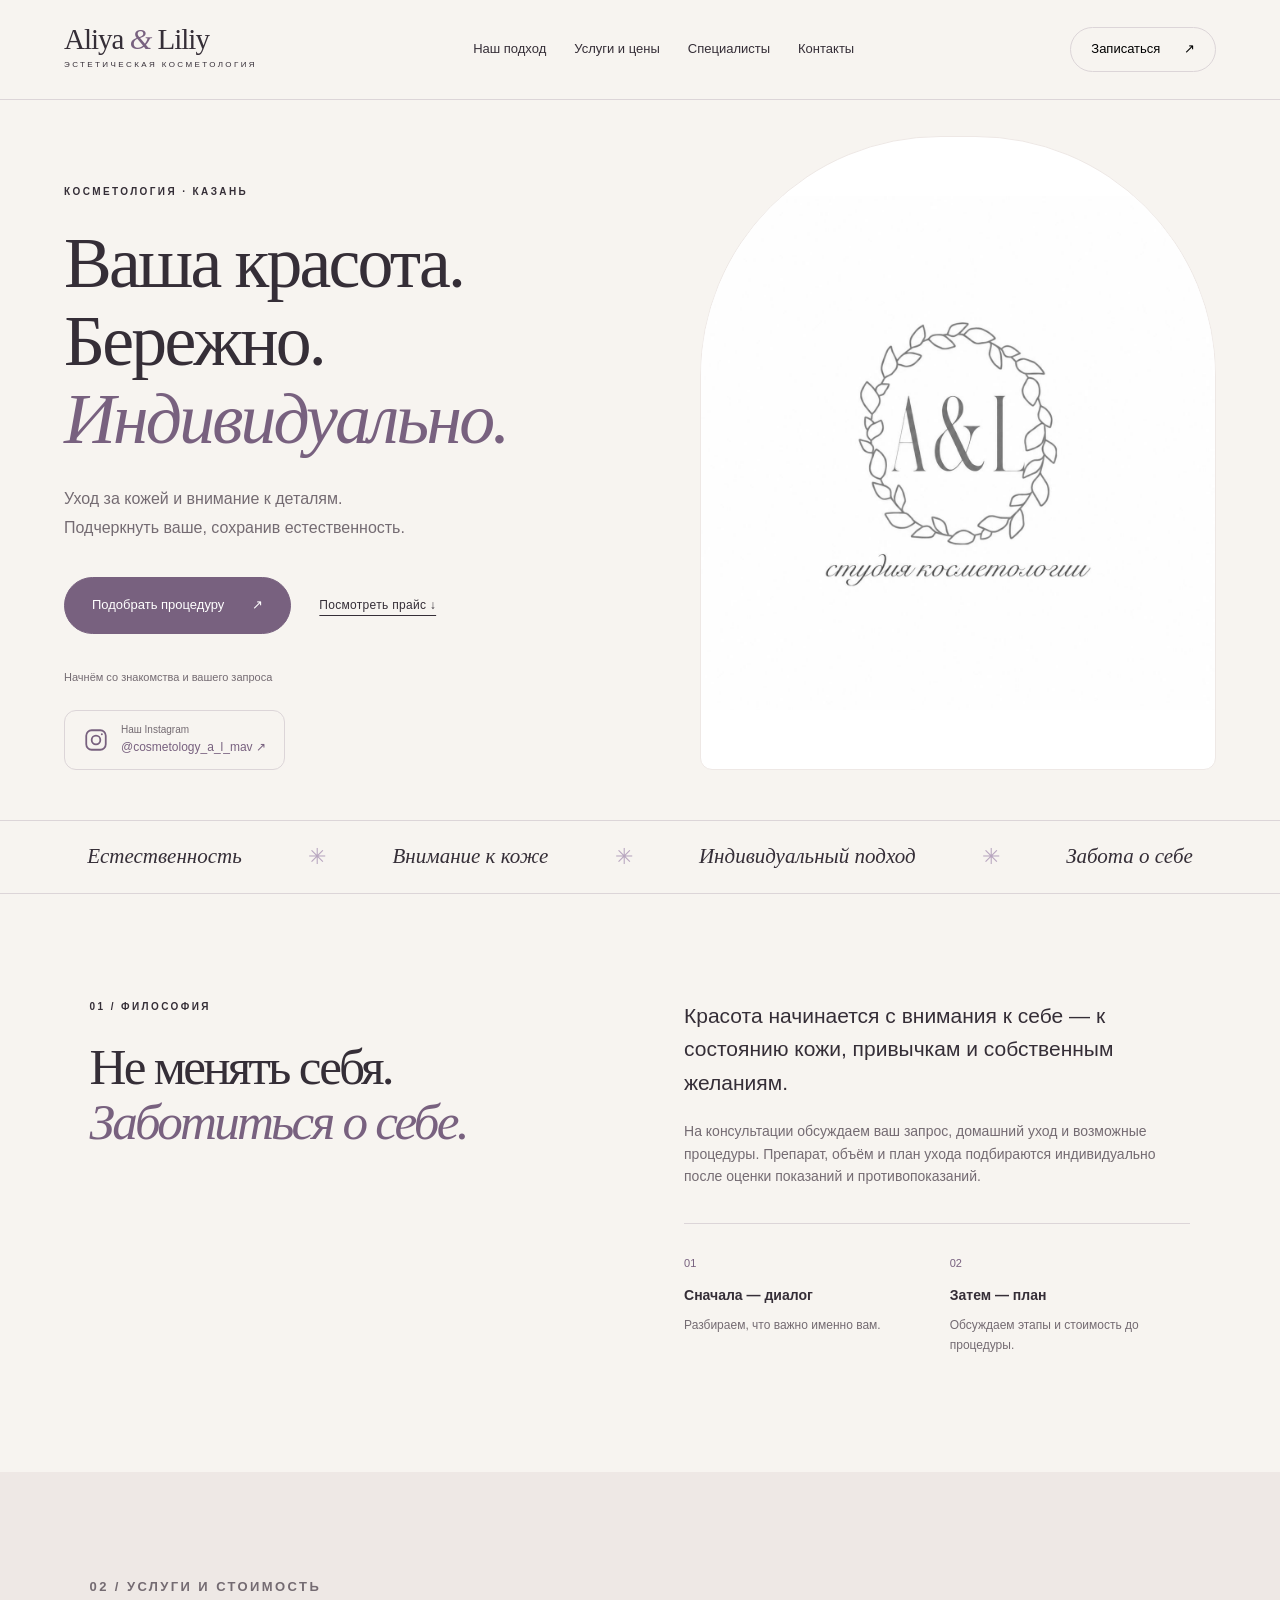
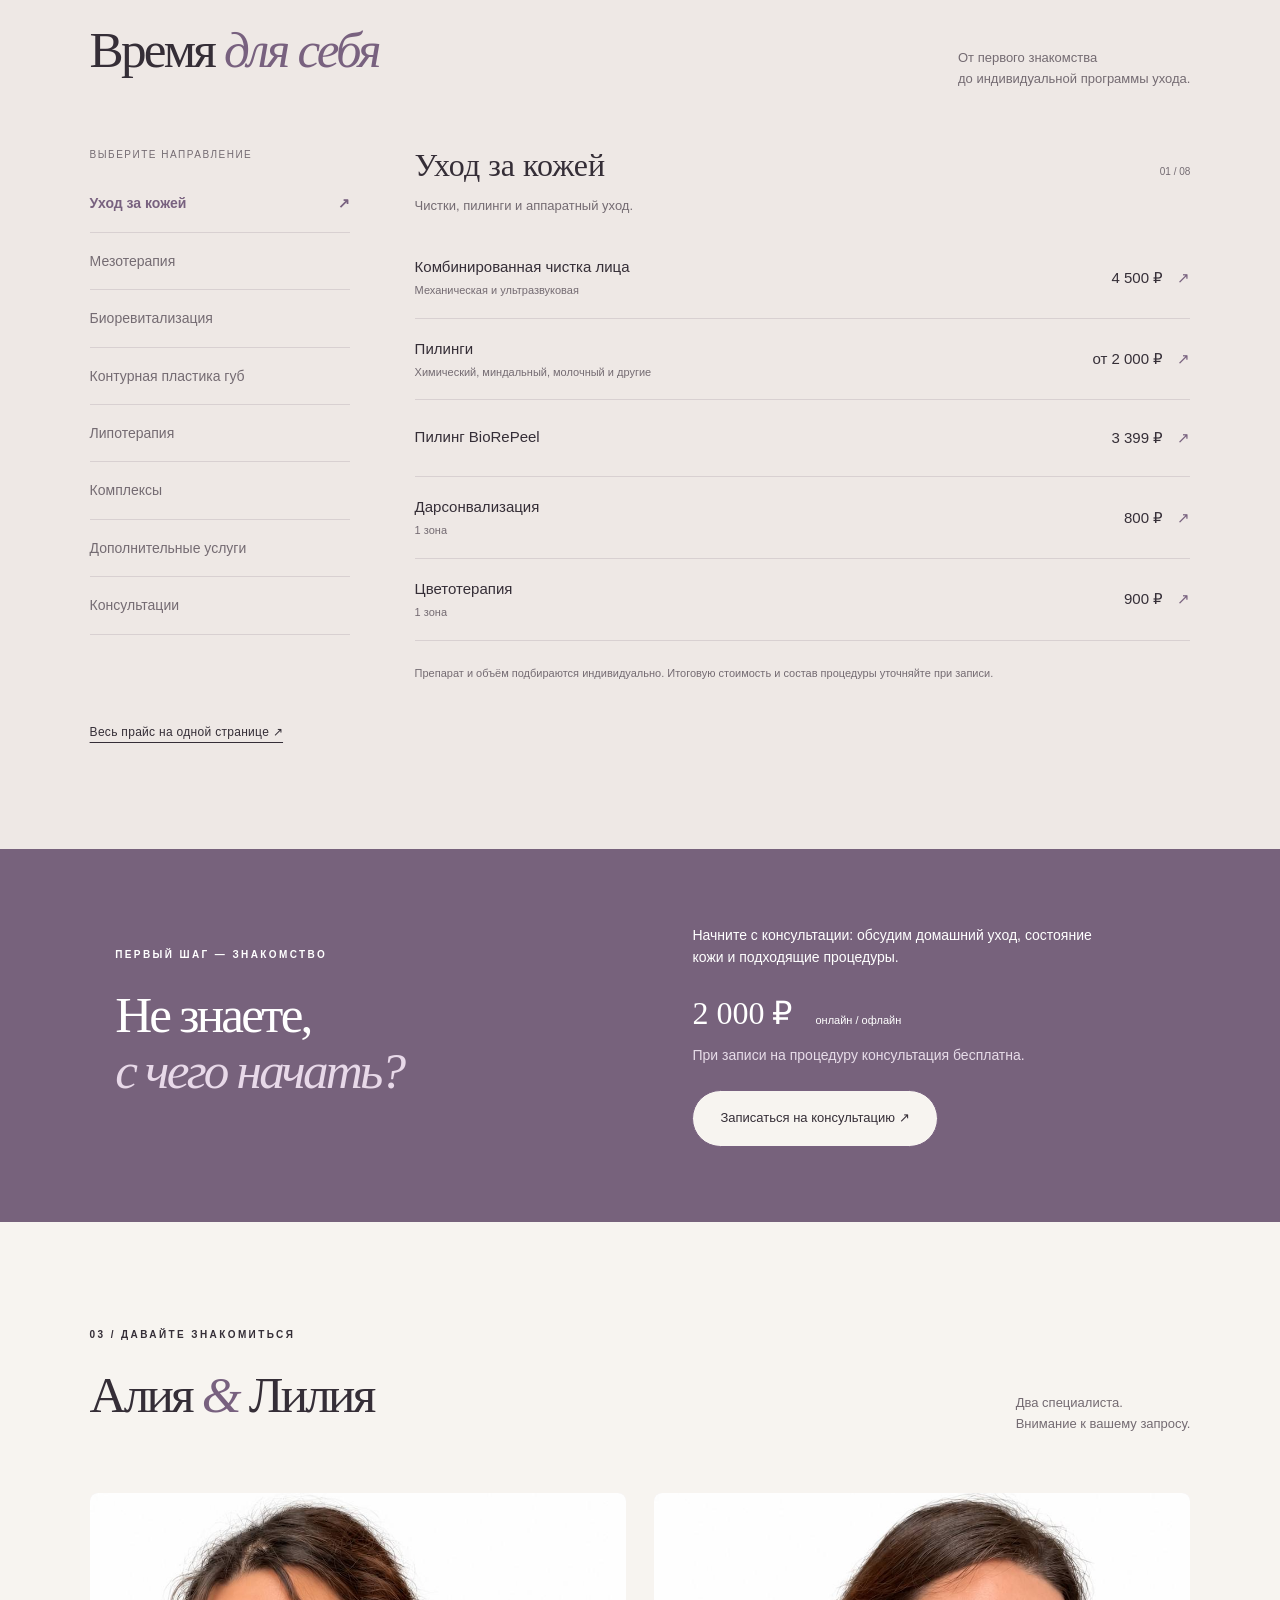
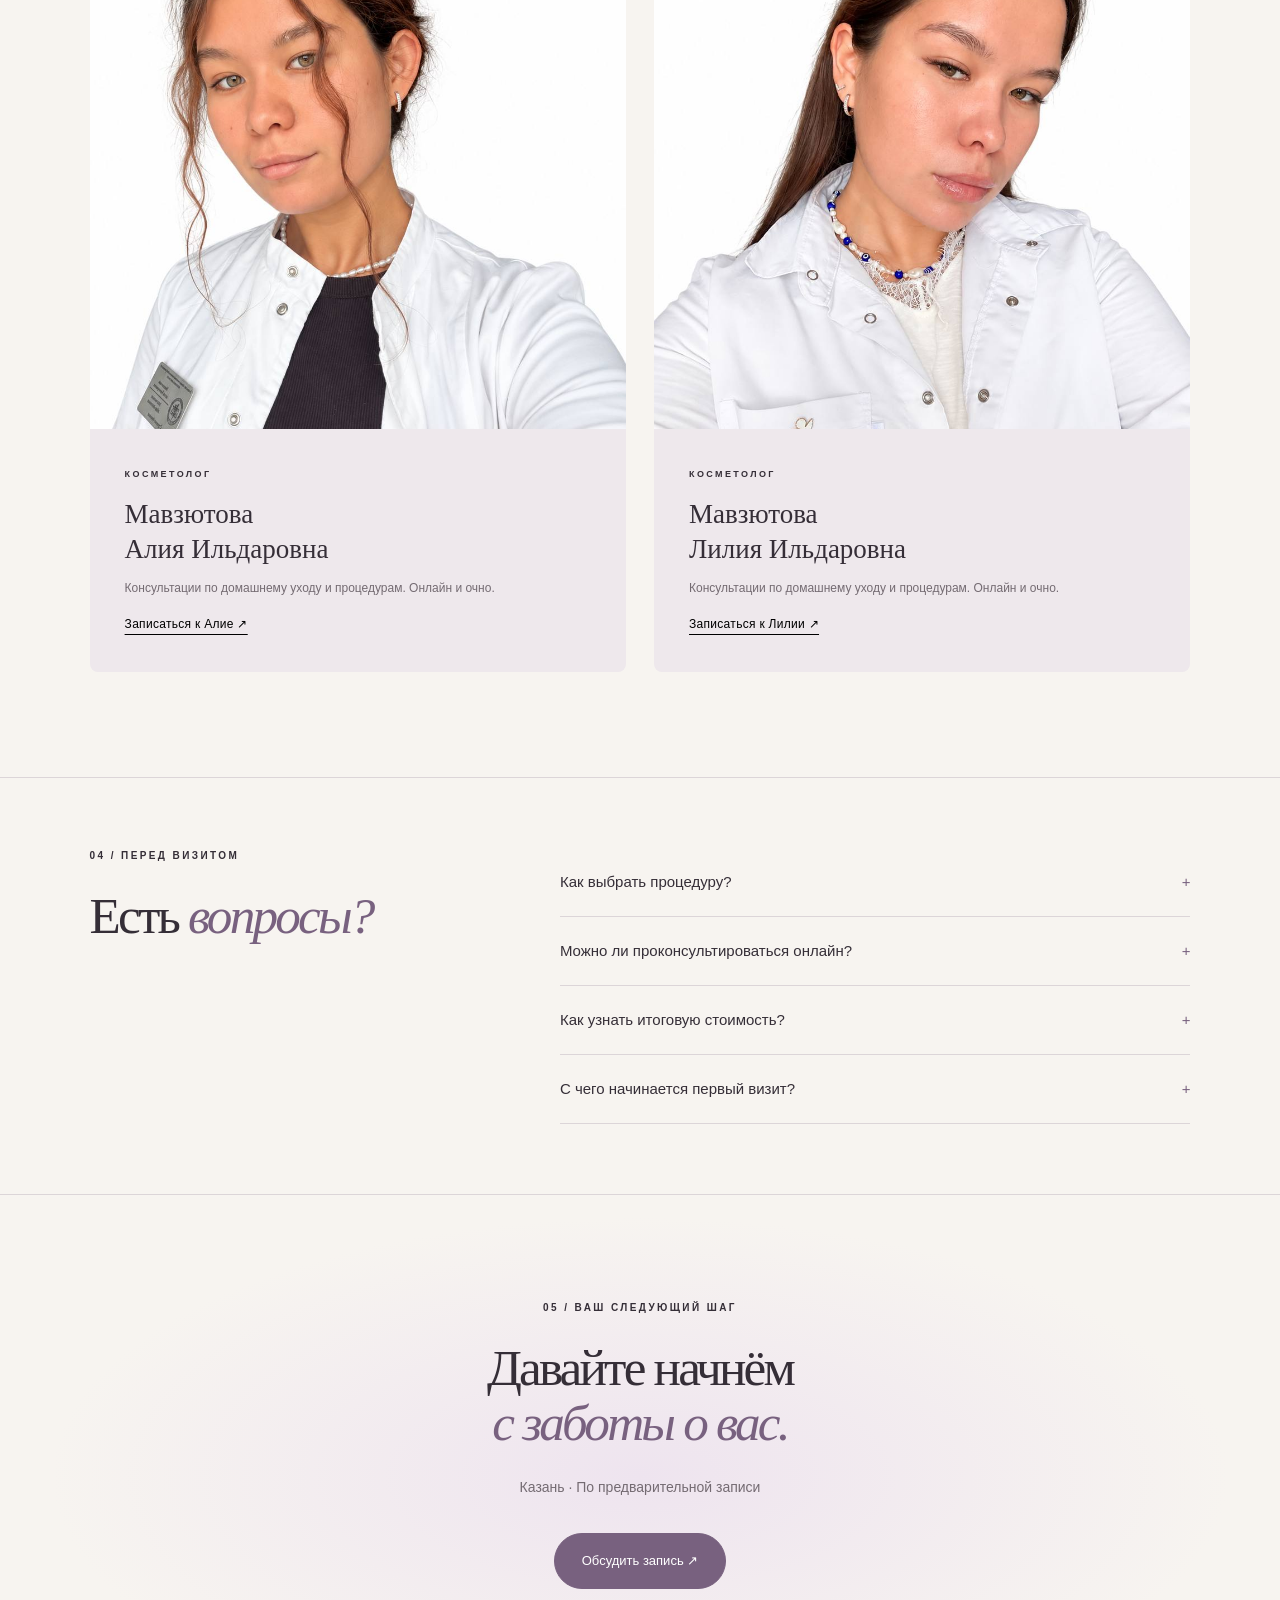
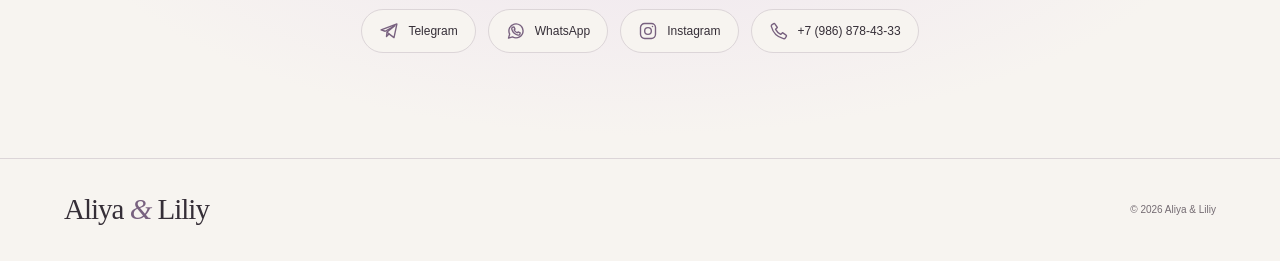
==== index.html @ 5178bf78 "add site" ====
<!doctype html>
<html lang="ru">
<head>
<meta charset="utf-8"><meta name="viewport" content="width=device-width,initial-scale=1">
<meta name="theme-color" content="#f5f1ed"><meta name="description" content="Aliya & Liliy — косметология в Казани. Консультации, уходовые процедуры, мезотерапия, биоревитализация и контурная пластика губ. Услуги и цены.">
<title>Aliya & Liliy — косметология в Казани</title>
<link rel="icon" href="assets/favicon.svg" type="image/svg+xml"><link rel="stylesheet" href="style.css">
<script defer src="config.js"></script><script defer src="catalog.js"></script><script defer src="app.js"></script>
</head>
<body>
<a class="skip" href="#services">Перейти к услугам</a>
<header><a class="brand" href="#home">Aliya <i>&</i> Liliy<span>эстетическая косметология</span></a><nav aria-label="Главная навигация"><a href="#approach">Наш подход</a><a href="#services">Услуги и цены</a><a href="#specialists">Специалисты</a><a href="#contacts">Контакты</a></nav><button class="small-btn" data-book>Записаться <span>↗</span></button><button class="menu-toggle" aria-label="Открыть меню" aria-expanded="false">☰</button></header>
<main>
<section class="hero" id="home"><div class="hero-copy"><p class="eyebrow">КОСМЕТОЛОГИЯ · КАЗАНЬ</p><h1>Ваша красота.<br>Бережно.<br><em>Индивидуально.</em></h1><p class="intro">Уход за кожей и внимание к деталям.<br>Подчеркнуть ваше, сохранив естественность.</p><div class="actions"><button class="button" data-book>Подобрать процедуру <span>↗</span></button><a class="text-link" href="#services">Посмотреть прайс ↓</a></div><p class="hero-note">Начнём со знакомства и вашего запроса</p><a class="instagram-link" href="https://www.instagram.com/cosmetology_a_l_mav/" target="_blank" rel="noopener noreferrer"><img class="contact-icon hero-social-icon" src="assets/icon-instagram.svg" width="26" height="26" alt="" aria-hidden="true"><span>Наш Instagram<strong>@cosmetology_a_l_mav ↗</strong></span></a></div><div class="hero-art"><img class="studio-logo" src="assets/studio-logo.jpg" alt="A&amp;L — студия косметологии" width="1254" height="1254" fetchpriority="high"></div></section>
<div class="ticker" aria-hidden="true"><span>Естественность</span><b>✳</b><span>Внимание к коже</span><b>✳</b><span>Индивидуальный подход</span><b>✳</b><span>Забота о себе</span></div>
<section class="approach section" id="approach"><div><p class="eyebrow">01 / ФИЛОСОФИЯ</p><h2>Не менять себя.<br><em>Заботиться о себе.</em></h2></div><div class="approach-right"><p class="lead">Красота начинается с внимания к себе — к состоянию кожи, привычкам и собственным желаниям.</p><p>На консультации обсуждаем ваш запрос, домашний уход и возможные процедуры. Препарат, объём и план ухода подбираются индивидуально после оценки показаний и противопоказаний.</p><div class="principles"><div><span>01</span><h3>Сначала — диалог</h3><p>Разбираем, что важно именно вам.</p></div><div><span>02</span><h3>Затем — план</h3><p>Обсуждаем этапы и стоимость до процедуры.</p></div></div></div></section>
<section class="price-section section" id="services"><div class="section-heading"><div><p class="eyebrow">02 / УСЛУГИ И СТОИМОСТЬ</p><h2>Время <em>для себя</em></h2></div><p>От первого знакомства<br>до индивидуальной программы ухода.</p></div><div class="price-layout"><div class="category-picker"><p class="category-hint">Выберите направление</p><div class="categories" role="group" aria-label="Категории услуг"></div></div><div class="price-content"><div class="price-head"><h3 id="category-title"></h3><span id="category-count"></span></div><p id="category-description"></p><div id="price-list" aria-live="polite"></div><p class="price-note">Препарат и объём подбираются индивидуально. Итоговую стоимость и состав процедуры уточняйте при записи.</p></div></div><noscript><p>Для просмотра интерактивного прайса включите JavaScript. Полный прайс доступен в <a href="price.html">текстовой версии</a>.</p></noscript><a class="text-link full-price" href="price.html">Весь прайс на одной странице ↗</a></section>
<section class="consultation"><div><p class="eyebrow">ПЕРВЫЙ ШАГ — ЗНАКОМСТВО</p><h2>Не знаете,<br><em>с чего начать?</em></h2></div><div><p>Начните с консультации: обсудим домашний уход, состояние кожи и подходящие процедуры.</p><div class="consult-price">2 000 ₽ <span>онлайн / офлайн</span></div><p class="consult-note">При записи на процедуру консультация бесплатна.</p><button class="button light" data-book="Консультация">Записаться на консультацию ↗</button></div></section>
<section class="section" id="specialists"><p class="eyebrow">03 / ДАВАЙТЕ ЗНАКОМИТЬСЯ</p><div class="section-heading"><h2>Алия <em>&</em> Лилия</h2><p>Два специалиста.<br>Внимание к вашему запросу.</p></div><div class="team"><article><img class="specialist-photo photo-aliya" src="assets/aliya.jpg" alt="Алия Ильдаровна" width="959" height="1280" loading="lazy"><div><span class="eyebrow">КОСМЕТОЛОГ</span><h3>Мавзютова<br>Алия Ильдаровна</h3><p>Консультации по домашнему уходу и процедурам. Онлайн и очно.</p><button class="text-link" data-book="Консультация — Алия Ильдаровна">Записаться к Алие ↗</button></div></article><article><img class="specialist-photo photo-liliya" src="assets/liliya.jpg" alt="Лилия Ильдаровна" width="960" height="1280" loading="lazy"><div><span class="eyebrow">КОСМЕТОЛОГ</span><h3>Мавзютова<br>Лилия Ильдаровна</h3><p>Консультации по домашнему уходу и процедурам. Онлайн и очно.</p><button class="text-link" data-book="Консультация — Лилия Ильдаровна">Записаться к Лилии ↗</button></div></article></div></section>
<section class="faq section"><div><p class="eyebrow">04 / ПЕРЕД ВИЗИТОМ</p><h2>Есть <em>вопросы?</em></h2></div><div><details><summary>Как выбрать процедуру?<span>+</span></summary><p>Если пока не определились, выберите консультацию. Сначала обсудим ваш запрос и уход, затем возможный план процедур.</p></details><details><summary>Можно ли проконсультироваться онлайн?<span>+</span></summary><p>Да. В прайсе предусмотрены онлайн- и офлайн-консультации по домашнему уходу и процедурам. Необходимость очного осмотра обсуждается индивидуально.</p></details><details><summary>Как узнать итоговую стоимость?<span>+</span></summary><p>В прайсе указаны цены услуг и объёмы там, где они предусмотрены. Стоимость пилингов начинается от 2 000 ₽. Перед записью уточните состав выбранной процедуры и необходимость дополнительных услуг.</p></details><details><summary>С чего начинается первый визит?<span>+</span></summary><p>Со знакомства и обсуждения вашего запроса. Сообщите специалисту о заболеваниях, принимаемых препаратах, аллергиях и ранее проведённых процедурах.</p></details></div></section>
<section class="contacts section" id="contacts"><p class="eyebrow">05 / ВАШ СЛЕДУЮЩИЙ ШАГ</p><h2>Давайте начнём<br><em>с заботы о вас.</em></h2><p id="location">Казань · по предварительной записи</p><div class="actions"><button class="button" data-book>Обсудить запись ↗</button><div id="contact-links"></div></div></section>
</main><footer><a class="brand" href="#home">Aliya <i>&</i> Liliy</a><span>© <span id="year">2026</span> Aliya & Liliy</span></footer>
<dialog id="booking"><button class="close" aria-label="Закрыть">×</button><p class="eyebrow">ЗАПИСЬ НА КОНСУЛЬТАЦИЮ И ПРОЦЕДУРЫ</p><h2>Начнём <em>с диалога</em></h2><p id="booking-help"></p><label for="message">Сообщение для записи</label><textarea id="message" rows="4"></textarea><div id="booking-links"></div><button class="button" id="copy">Скопировать сообщение</button><p id="copy-status" role="status"></p><p class="dialog-note">Запись считается подтверждённой после согласования со специалистом.</p></dialog>
</body></html>
---- style.css ----
:root{--paper:#f7f4f0;--ink:#352e37;--muted:#746b72;--purple:#78617f;--line:#dcd5d8;--pale:#eee7ef}*{box-sizing:border-box}html{scroll-behavior:smooth;scroll-padding-top:100px}body{margin:0;background:var(--paper);color:var(--ink);font:16px/1.6 Arial,sans-serif}button,a{-webkit-tap-highlight-color:transparent}a{color:inherit;text-decoration:none}button{font:inherit;cursor:pointer}button:focus-visible,a:focus-visible,summary:focus-visible,textarea:focus-visible{outline:3px solid #a482af;outline-offset:5px}header{height:100px;padding:0 5%;display:flex;align-items:center;justify-content:space-between;gap:28px;border-bottom:1px solid var(--line);background:var(--paper);position:relative;z-index:10}.brand{font:29px/1.1 Georgia,serif;white-space:nowrap;letter-spacing:-1px}.brand i{color:var(--purple)}.brand span{display:block;font:8px/2.5 Arial,sans-serif;letter-spacing:2.4px;text-transform:uppercase}nav{display:flex;gap:28px;font-size:13px}nav a:hover,.text-link:hover{color:var(--purple)}.small-btn{background:none;border:1px solid var(--line);padding:11px 20px;border-radius:30px;font-size:13px}.small-btn span{margin-left:20px}.menu-toggle{display:none}.hero{display:grid;grid-template-columns:1.12fr 1fr;min-height:710px;padding:36px 5% 50px;gap:5%}.hero-copy{padding-top:48px}.eyebrow{font-size:10px;letter-spacing:2.4px;font-weight:600;margin:0 0 24px}h1,h2,h3,p{margin-top:0}h1,h2{font-family:Georgia,'Times New Roman',serif;font-weight:400;letter-spacing:-2.8px;line-height:1.09}h1{font-size:clamp(48px,5.6vw,86px);margin-bottom:27px}em{font-weight:400;color:var(--purple)}.intro{color:var(--muted);font-size:16px;line-height:1.8}.actions{display:flex;align-items:center;gap:28px;flex-wrap:wrap;margin-top:34px}.button{display:inline-flex;justify-content:center;gap:28px;align-items:center;background:var(--purple);color:white;border:1px solid var(--purple);border-radius:50px;padding:17px 27px;font-size:13px;transition:background .2s,transform .2s}.button:hover{background:#604d66;transform:translateY(-2px)}.text-link{font-size:12px;letter-spacing:.3px;background:none;border:0;padding:0;text-decoration:underline;text-underline-offset:6px}.hero-note{font-size:11px;color:var(--muted);margin:35px 0 0}.hero-art{position:relative;min-height:610px;border-radius:240px 240px 8px 8px;background:#fff;background-size:auto 410%;background-position:52% top;overflow:hidden}.art-label{position:absolute;left:0;right:0;bottom:90px;text-align:center;color:#fff;font-size:11px;letter-spacing:4px;text-shadow:0 1px 15px #80695f}.art-label i{font:italic 43px Georgia,serif;letter-spacing:-1px}.art-bottom{position:absolute;bottom:25px;left:28px;right:28px;display:flex;justify-content:space-between;color:#fff;font-size:8px;letter-spacing:2px}.ticker{border-block:1px solid var(--line);display:flex;justify-content:space-around;align-items:center;gap:20px;padding:23px 5%;font:italic 21px Georgia,serif}.ticker b{font:22px Arial;color:#b8a6bf}.section{padding:105px 7%;scroll-margin-top:15px}h2{font-size:clamp(40px,4vw,60px);margin-bottom:25px}.approach{display:grid;grid-template-columns:1fr 1fr;gap:8%}.lead{font-size:21px;line-height:1.6}.approach-right>p:not(.lead){color:var(--muted);font-size:14px}.principles{display:grid;grid-template-columns:1fr 1fr;gap:25px;margin-top:35px;border-top:1px solid var(--line);padding-top:25px}.principles span{font-size:11px;color:var(--purple)}.principles h3{font-size:14px;margin:10px 0}.principles p{font-size:12px;color:var(--muted)}.price-section{background:#eee8e5}.section-heading{display:flex;justify-content:space-between;align-items:end;gap:30px;margin-bottom:45px}.section-heading p{font-size:13px;color:var(--muted)}.price-layout{display:grid;grid-template-columns:260px 1fr;gap:65px}.categories{display:flex;flex-direction:column;align-items:stretch}.categories button{padding:17px 0;text-align:left;background:none;border:0;border-bottom:1px solid #d8d0d1;font-size:14px;display:flex;justify-content:space-between;color:var(--muted)}.categories button[aria-pressed=true]{color:var(--purple);font-weight:bold}.categories button[aria-pressed=true]:after{content:'↗'}.price-head{display:flex;justify-content:space-between;gap:15px;align-items:center}.price-head h3{font:32px Georgia,serif;margin-bottom:12px}.price-head span{font-size:10px;color:var(--muted);white-space:nowrap}#category-description{font-size:13px;color:var(--muted);margin-bottom:20px}.price-row{display:flex;justify-content:space-between;align-items:center;border-bottom:1px solid #d8d0d1;padding:18px 0;gap:24px}.price-row h4{margin:0;font-size:15px;font-weight:400}.price-row small{font-size:11px;color:var(--muted);display:block;margin-top:3px}.price-row button{background:none;border:0;white-space:nowrap;color:var(--ink);font-size:15px;padding:8px 0 8px 10px}.price-row button:after{content:' ↗';color:var(--purple);margin-left:10px}.price-note{font-size:11px;color:var(--muted);margin-top:24px}.full-price{display:inline-block;margin-top:30px}.consultation{background:#77627c;color:#fff;padding:75px 9%;display:grid;grid-template-columns:1fr 1fr;gap:10%;align-items:center}.consultation em{color:#e8d9e9}.consultation p:not(.eyebrow){font-size:14px;max-width:420px}.consult-price{font:32px Georgia,serif;margin:25px 0 12px}.consult-price span{font:11px Arial,sans-serif;margin-left:15px}.consult-note{color:#e7dce9}.button.light{background:var(--paper);color:var(--ink);margin-top:10px}.team{display:grid;grid-template-columns:1fr 1fr;gap:28px}.team article{padding:35px;background:#eee8ec;display:flex;gap:25px;align-items:center}.initial{font:85px Georgia,serif;color:#bdaac2}.team h3{font:27px/1.3 Georgia,serif;margin:12px 0}.team p{font-size:12px;color:var(--muted);max-width:270px}.team .eyebrow{font-size:9px}.faq{border-block:1px solid var(--line);display:grid;grid-template-columns:.8fr 1.2fr;gap:50px;padding-top:70px;padding-bottom:70px}details{border-bottom:1px solid var(--line);padding:22px 0}summary{cursor:pointer;display:flex;justify-content:space-between;gap:25px;font-size:15px;list-style:none}summary::-webkit-details-marker{display:none}summary span{color:var(--purple)}details[open] summary span{transform:rotate(45deg)}details p{font-size:13px;color:var(--muted);margin:18px 30px 0 0}.contacts{text-align:center;background:radial-gradient(ellipse at center,#eee4ef,transparent 65%)}.contacts .actions{justify-content:center}.contacts>p:not(.eyebrow){font-size:14px;color:var(--muted)}#contact-links{display:flex;gap:18px;font-size:13px}footer{padding:35px 5%;border-top:1px solid var(--line);display:flex;align-items:center;justify-content:space-between;gap:25px}footer p,footer>span{font-size:10px;color:var(--muted);margin:0}dialog{width:min(560px,calc(100% - 32px));padding:45px;border:1px solid var(--line);border-radius:12px;background:var(--paper);color:var(--ink);max-height:90vh;overflow:auto}dialog::backdrop{background:#332b3b80;backdrop-filter:blur(5px)}dialog h2{font-size:40px}dialog p{font-size:13px}dialog label{font-size:12px;display:block;margin-bottom:8px}.close{position:absolute;top:10px;right:16px;border:0;background:none;font-size:30px;color:var(--ink)}textarea{width:100%;padding:14px;background:#fff;border:1px solid var(--line);border-radius:5px;resize:vertical;font:14px/1.6 Arial;color:var(--ink)}#booking-links{display:flex;flex-wrap:wrap;gap:15px;margin:20px 0}#booking-links a{font-size:13px;text-decoration:underline;text-underline-offset:4px}.dialog-note{color:var(--muted);margin-top:22px}.skip{position:fixed;top:-70px;background:#fff;padding:10px;z-index:30}.skip:focus{top:10px}
@media(min-width:1500px){body{max-width:1600px;margin:auto}}@media(max-width:1000px){header{gap:15px}nav{gap:15px;font-size:11px}.hero{min-height:620px;gap:25px}.hero-art{min-height:520px}.hero-copy{padding-top:30px}.price-layout{gap:30px;grid-template-columns:210px 1fr}.team article{padding:25px}.initial{font-size:60px}.team h3{font-size:23px}.section{padding:75px 5%}}
@media(max-width:720px){header{height:82px;padding:0 6%}.brand{font-size:25px}.brand span{font-size:7px}.small-btn{margin-left:auto;font-size:11px;padding:9px 13px}.small-btn span{display:none}.menu-toggle{display:block;background:none;border:0;color:var(--ink);font-size:22px;padding:8px}nav{display:none;position:absolute;top:81px;left:0;right:0;background:var(--paper);padding:25px 6%;border-bottom:1px solid var(--line);font-size:15px;flex-direction:column}nav.open{display:flex}.hero{display:flex;flex-direction:column;padding:35px 6% 30px;gap:35px}.hero-copy{padding:0}h1{font-size:52px;letter-spacing:-2px}h2{letter-spacing:-1.7px}.eyebrow{font-size:9px;margin-bottom:18px}.intro{font-size:14px}.actions{gap:20px;margin-top:25px}.button{font-size:12px;padding:15px 23px}.hero-note{margin-top:24px}.hero-art{height:390px;min-height:390px;border-radius:180px 180px 6px 6px;background-size:auto 410%}.art-label{bottom:70px}.ticker{flex-wrap:wrap;gap:12px 18px;padding:18px;font-size:16px}.ticker span:last-child,.ticker b:last-of-type{display:none}.section{padding:60px 6%}.approach,.faq{grid-template-columns:1fr;gap:20px}.lead{font-size:18px}.section-heading{display:block;margin-bottom:28px}.section-heading>p{margin-bottom:0}.price-layout{display:block}.categories{flex-direction:row;overflow-x:auto;gap:9px;padding-bottom:15px;margin-bottom:25px}.categories button{white-space:nowrap;border:1px solid var(--line);border-radius:25px;padding:10px 16px;font-size:12px}.categories button[aria-pressed=true]{background:var(--purple);color:white;border-color:var(--purple)}.categories button:after{display:none}.price-head h3{font-size:27px}.price-row{gap:14px}.price-row h4{font-size:14px}.price-row button{font-size:13px}.price-row button:after{margin-left:2px}.consultation{padding:55px 6%;grid-template-columns:1fr;gap:15px}.team{grid-template-columns:1fr}.team article{padding:30px}.initial{font-size:80px}.faq{gap:0}.contacts h2{font-size:44px}footer{flex-wrap:wrap;padding:30px 6%}footer .brand{width:100%}dialog{padding:38px 24px}dialog h2{font-size:34px}.price-head span{display:none}}@media(prefers-reduced-motion:reduce){html{scroll-behavior:auto}*,*:before,*:after{transition:none!important}}

/* Обновление: эмблема, портреты, все категории без горизонтальной прокрутки */
.hero-art{display:flex;align-items:center;justify-content:center;background:#fff;border:1px solid #eee8e5;border-radius:240px 240px 12px 12px;min-width:0}
.studio-logo{display:block;width:100%;height:auto;max-height:100%;object-fit:contain}
.instagram-link{display:inline-flex;align-items:center;gap:12px;margin-top:24px;padding:11px 18px;border:1px solid var(--line);border-radius:12px;font-size:10px;color:var(--muted)}
.instagram-link>span:first-child{font-size:30px;color:var(--purple);line-height:1}
.instagram-link strong{display:block;font-size:12px;color:var(--purple);font-weight:500}
.instagram-link:hover{background:var(--pale)}
.team article{display:block;padding:0;overflow:hidden;border-radius:8px}
.specialist-photo{display:block;width:100%;height:auto;aspect-ratio:1/1;object-fit:cover;object-position:center 28%}
.photo-liliya{object-position:center 34%}
.team article>div{padding:30px 35px 36px}
.team p{max-width:100%}
.category-hint{font-size:10px;letter-spacing:1.5px;text-transform:uppercase;color:var(--muted);margin-bottom:12px}
#contact-links{flex-wrap:wrap;justify-content:center;gap:12px}
#contact-links a,#booking-links a{display:inline-flex;align-items:center;justify-content:center;min-height:44px;border:1px solid var(--line);border-radius:24px;padding:10px 17px;font-size:12px;text-decoration:none;background:var(--paper)}
#contact-links a:hover,#booking-links a:hover{background:var(--pale);border-color:var(--purple)}
#booking-links{display:grid;grid-template-columns:1fr 1fr;gap:10px}
#booking-links a[href^="tel:"]{grid-column:1/-1;order:2}
.contacts .actions{flex-direction:column;gap:20px}
@media(max-width:720px){
 .hero-art{height:auto;min-height:0;border-radius:160px 160px 8px 8px;aspect-ratio:1/1}
 .studio-logo{width:100%;height:100%}
 .category-picker{margin-bottom:28px}
 .categories{display:grid;grid-template-columns:minmax(0,1fr) minmax(0,1fr);overflow:visible;gap:8px;margin:0;padding:0}
 .categories button{white-space:normal;overflow-wrap:anywhere;text-align:left;min-height:55px;line-height:1.35;padding:12px;border-radius:12px;align-items:center;font-size:12px;letter-spacing:0}
 .categories button[aria-pressed=true]{box-shadow:0 3px 9px #78617f25}
 .team article>div{padding:25px}
 .specialist-photo{aspect-ratio:1/1}
 #contact-links{max-width:100%;gap:9px}
 #booking-links{grid-template-columns:1fr}
}

/* Локальные векторные иконки каналов связи */
.contact-icon{display:block;width:20px;height:20px;flex:0 0 20px;object-fit:contain}
#contact-links a,#booking-links a{gap:9px}
.instagram-link .hero-social-icon{width:26px;height:26px;flex-basis:26px}

/* На десктопе телефон занимает свободную ячейку под WhatsApp. */
@media(min-width:721px){
 #booking-links a[href^="tel:"]{grid-column:auto;white-space:nowrap}
}
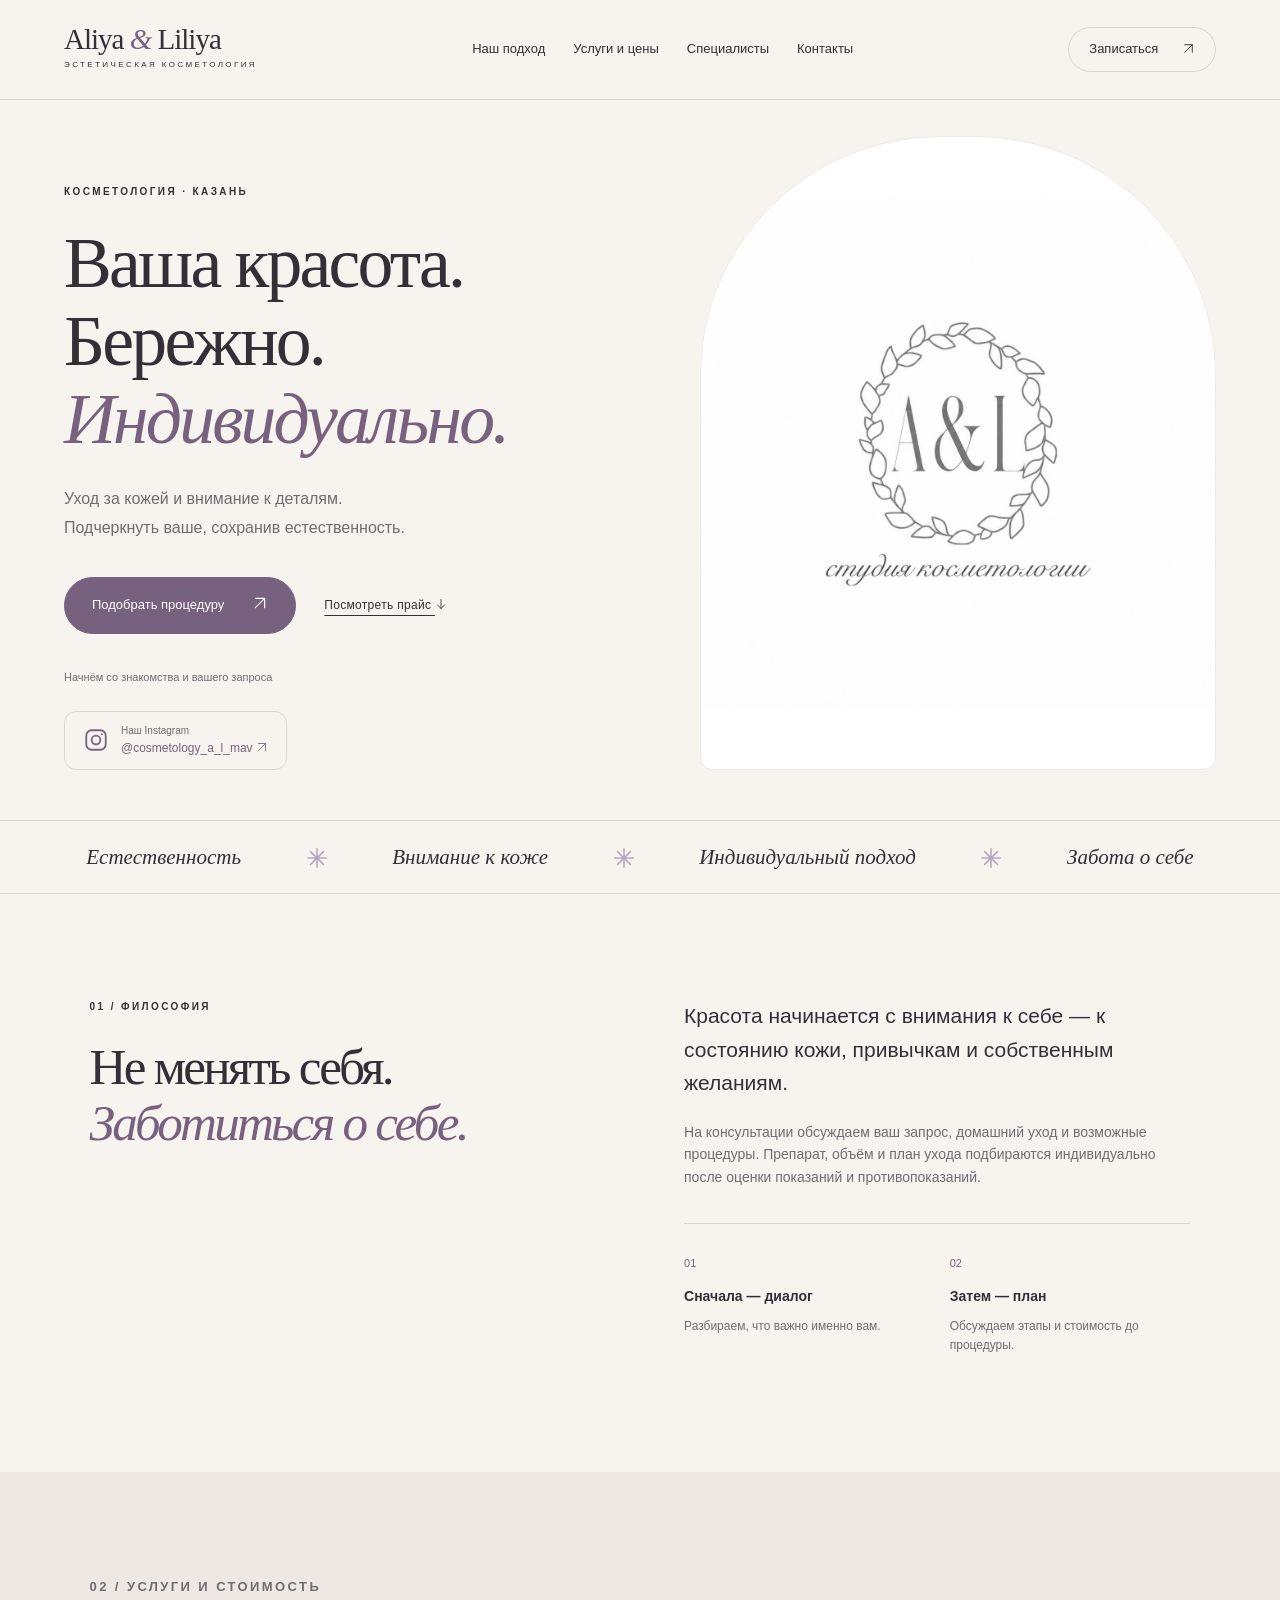
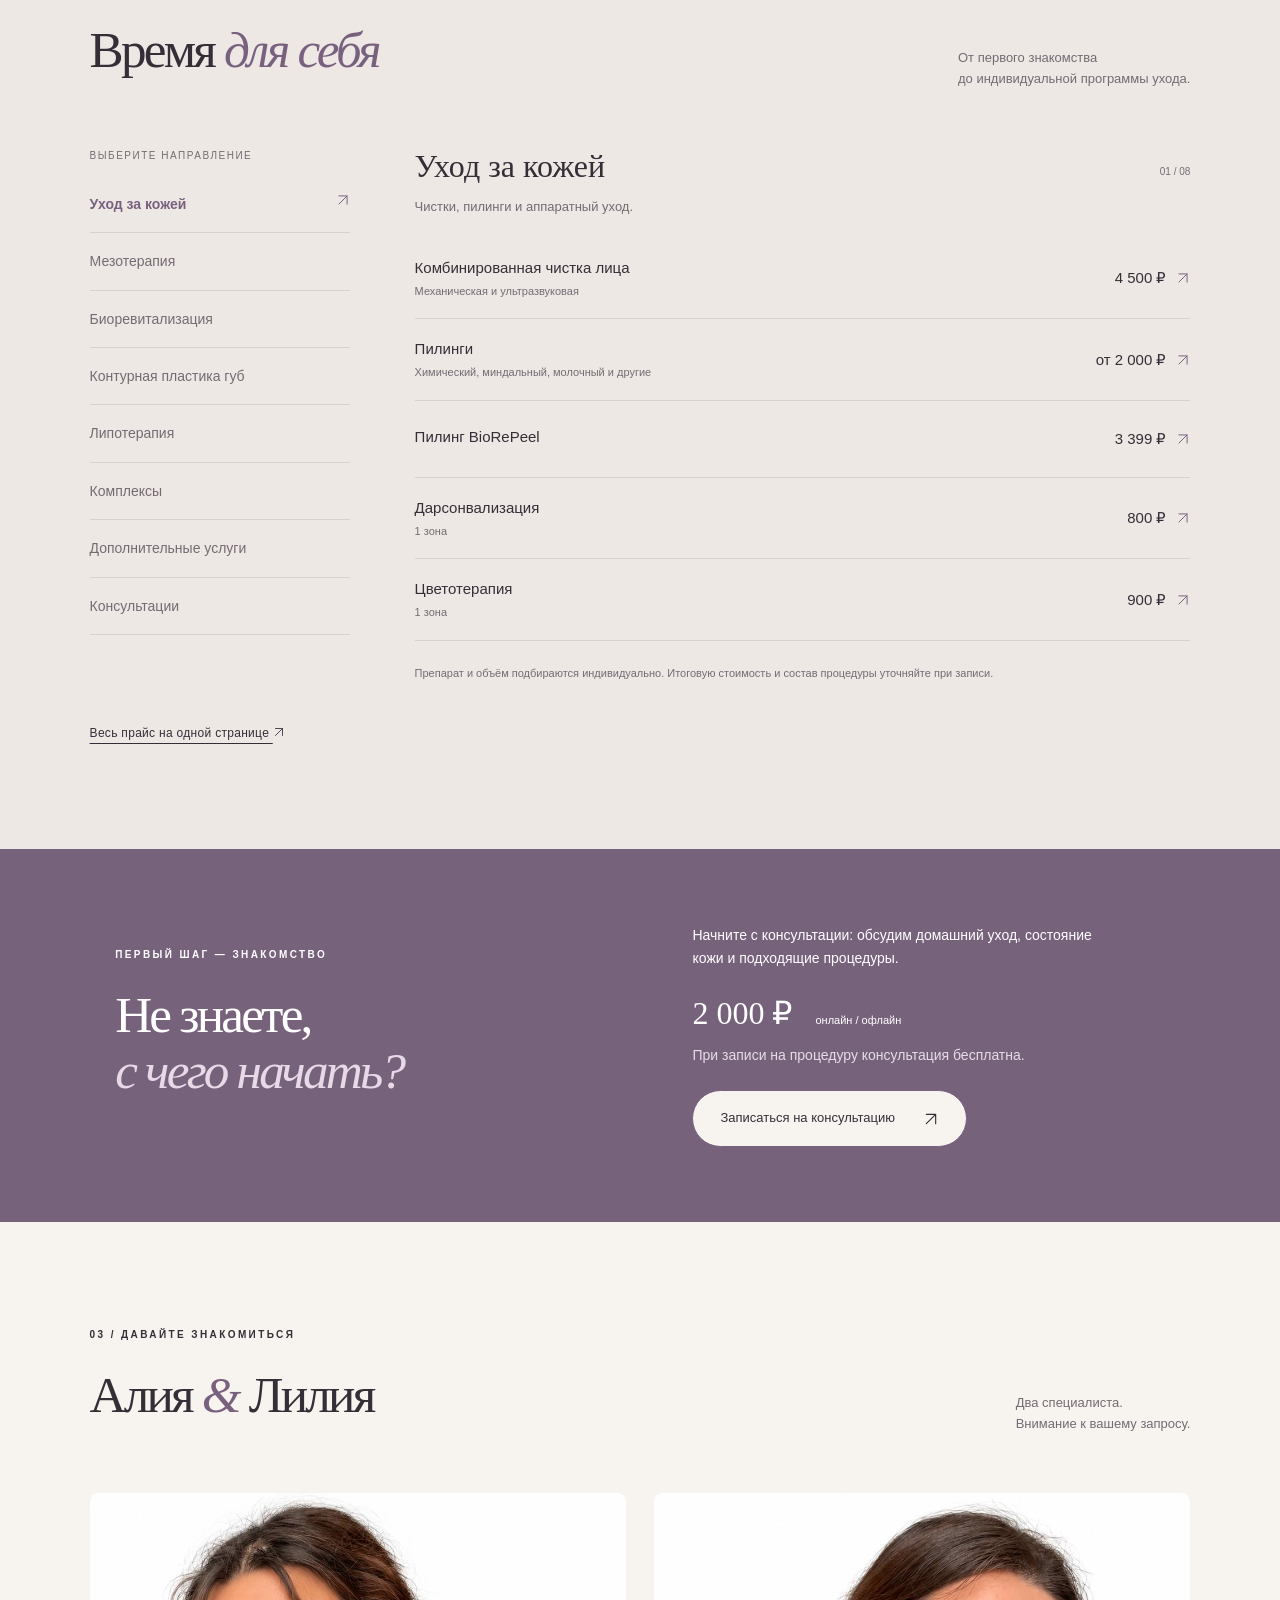
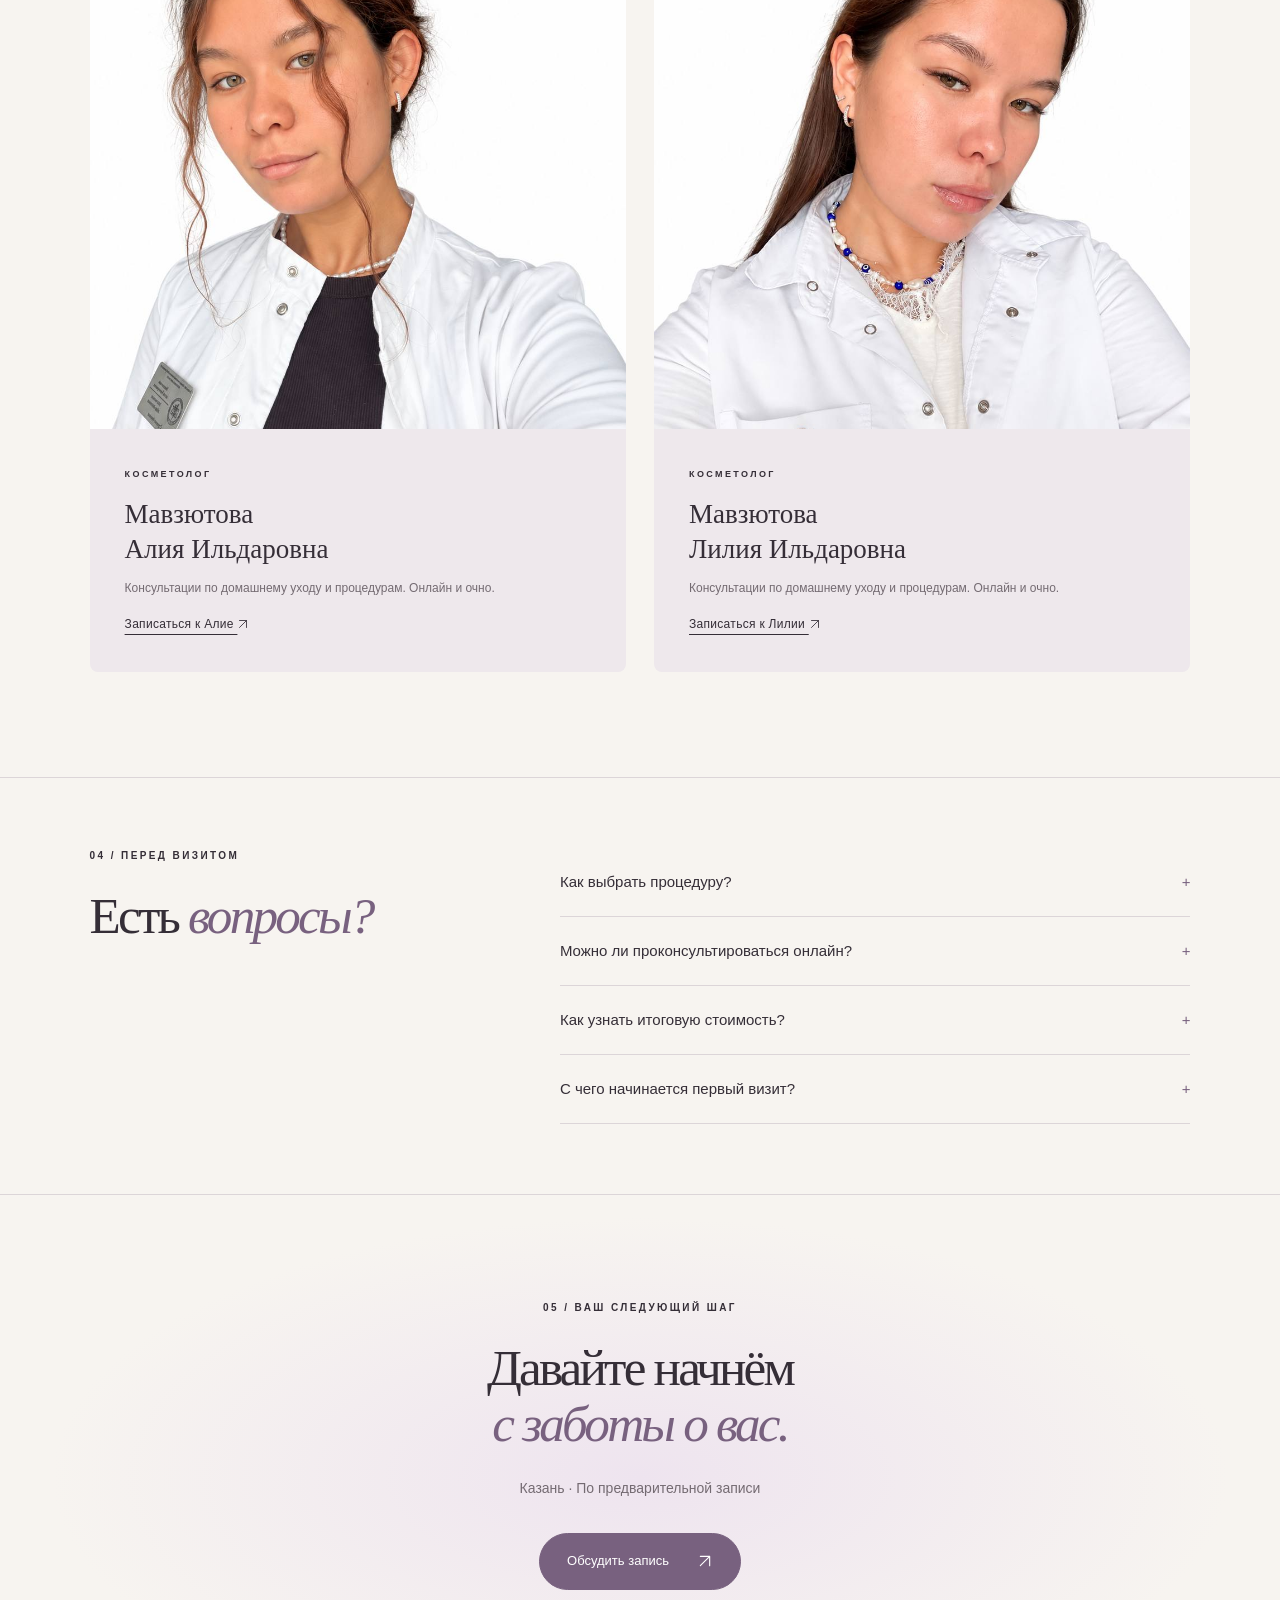
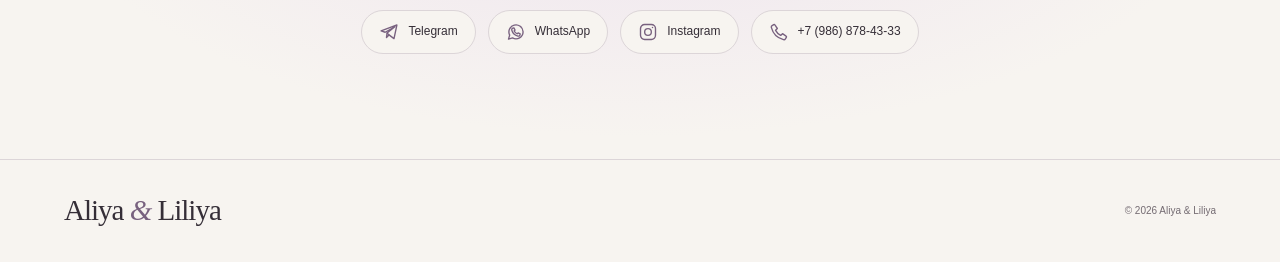
==== commit 483d84ee: "update site" ====
--- a/index.html
+++ b/index.html
@@ -2,23 +2,23 @@
 <html lang="ru">
 <head>
 <meta charset="utf-8"><meta name="viewport" content="width=device-width,initial-scale=1">
-<meta name="theme-color" content="#f5f1ed"><meta name="description" content="Aliya & Liliy — косметология в Казани. Консультации, уходовые процедуры, мезотерапия, биоревитализация и контурная пластика губ. Услуги и цены.">
-<title>Aliya & Liliy — косметология в Казани</title>
-<link rel="icon" href="assets/favicon.svg" type="image/svg+xml"><link rel="stylesheet" href="style.css">
-<script defer src="config.js"></script><script defer src="catalog.js"></script><script defer src="app.js"></script>
+<meta name="theme-color" content="#f5f1ed"><meta name="description" content="Aliya & Liliya — косметология в Казани. Консультации, уходовые процедуры, мезотерапия, биоревитализация и контурная пластика губ. Услуги и цены.">
+<title>Aliya & Liliya — косметология в Казани</title>
+<link rel="icon" href="assets/favicon.svg" type="image/svg+xml"><link rel="stylesheet" href="style.css?v=7">
+<script defer src="config.js?v=7"></script><script defer src="catalog.js"></script><script defer src="app.js?v=7"></script>
 </head>
 <body>
 <a class="skip" href="#services">Перейти к услугам</a>
-<header><a class="brand" href="#home">Aliya <i>&</i> Liliy<span>эстетическая косметология</span></a><nav aria-label="Главная навигация"><a href="#approach">Наш подход</a><a href="#services">Услуги и цены</a><a href="#specialists">Специалисты</a><a href="#contacts">Контакты</a></nav><button class="small-btn" data-book>Записаться <span>↗</span></button><button class="menu-toggle" aria-label="Открыть меню" aria-expanded="false">☰</button></header>
+<header><a class="brand" href="#home">Aliya <i>&</i> Liliya<span>эстетическая косметология</span></a><nav aria-label="Главная навигация"><a href="#approach">Наш подход</a><a href="#services">Услуги и цены</a><a href="#specialists">Специалисты</a><a href="#contacts">Контакты</a></nav><button class="small-btn" data-book>Записаться <span><svg class="ui-icon" viewBox="0 0 24 24" fill="none" stroke="currentColor" stroke-width="1.7" stroke-linecap="round" stroke-linejoin="round" aria-hidden="true" focusable="false"><path d="M5 19 19 5M5 5h14v14"/></svg></span></button><button class="menu-toggle" aria-label="Открыть меню" aria-expanded="false"><svg class="ui-icon" viewBox="0 0 24 24" fill="none" stroke="currentColor" stroke-width="1.7" stroke-linecap="round" stroke-linejoin="round" aria-hidden="true" focusable="false"><path d="M4 6h16M4 12h16M4 18h16"/></svg></button></header>
 <main>
-<section class="hero" id="home"><div class="hero-copy"><p class="eyebrow">КОСМЕТОЛОГИЯ · КАЗАНЬ</p><h1>Ваша красота.<br>Бережно.<br><em>Индивидуально.</em></h1><p class="intro">Уход за кожей и внимание к деталям.<br>Подчеркнуть ваше, сохранив естественность.</p><div class="actions"><button class="button" data-book>Подобрать процедуру <span>↗</span></button><a class="text-link" href="#services">Посмотреть прайс ↓</a></div><p class="hero-note">Начнём со знакомства и вашего запроса</p><a class="instagram-link" href="https://www.instagram.com/cosmetology_a_l_mav/" target="_blank" rel="noopener noreferrer"><img class="contact-icon hero-social-icon" src="assets/icon-instagram.svg" width="26" height="26" alt="" aria-hidden="true"><span>Наш Instagram<strong>@cosmetology_a_l_mav ↗</strong></span></a></div><div class="hero-art"><img class="studio-logo" src="assets/studio-logo.jpg" alt="A&amp;L — студия косметологии" width="1254" height="1254" fetchpriority="high"></div></section>
-<div class="ticker" aria-hidden="true"><span>Естественность</span><b>✳</b><span>Внимание к коже</span><b>✳</b><span>Индивидуальный подход</span><b>✳</b><span>Забота о себе</span></div>
+<section class="hero" id="home"><div class="hero-copy"><p class="eyebrow">КОСМЕТОЛОГИЯ · КАЗАНЬ</p><h1>Ваша красота.<br>Бережно.<br><em>Индивидуально.</em></h1><p class="intro">Уход за кожей и внимание к деталям.<br>Подчеркнуть ваше, сохранив естественность.</p><div class="actions"><button class="button" data-book>Подобрать процедуру <span><svg class="ui-icon" viewBox="0 0 24 24" fill="none" stroke="currentColor" stroke-width="1.7" stroke-linecap="round" stroke-linejoin="round" aria-hidden="true" focusable="false"><path d="M5 19 19 5M5 5h14v14"/></svg></span></button><a class="text-link" href="#services">Посмотреть прайс <svg class="ui-icon" viewBox="0 0 24 24" fill="none" stroke="currentColor" stroke-width="1.7" stroke-linecap="round" stroke-linejoin="round" aria-hidden="true" focusable="false"><path d="M12 3v18m-7-7 7 7 7-7"/></svg></a></div><p class="hero-note">Начнём со знакомства и вашего запроса</p><a class="instagram-link" href="https://www.instagram.com/cosmetology_a_l_mav/" target="_blank" rel="noopener noreferrer"><img class="contact-icon hero-social-icon" src="assets/icon-instagram.svg" width="26" height="26" alt="" aria-hidden="true"><span>Наш Instagram<strong>@cosmetology_a_l_mav <svg class="ui-icon" viewBox="0 0 24 24" fill="none" stroke="currentColor" stroke-width="1.7" stroke-linecap="round" stroke-linejoin="round" aria-hidden="true" focusable="false"><path d="M5 19 19 5M5 5h14v14"/></svg></strong></span></a></div><div class="hero-art"><img class="studio-logo" src="assets/studio-logo.jpg" alt="A&amp;L — студия косметологии" width="1254" height="1254" fetchpriority="high"></div></section>
+<div class="ticker" aria-hidden="true"><span>Естественность</span><b><svg class="ui-icon" viewBox="0 0 24 24" fill="none" stroke="currentColor" stroke-width="1.7" stroke-linecap="round" stroke-linejoin="round" aria-hidden="true" focusable="false"><path d="M12 2v20M2 12h20M5 5l14 14M5 19 19 5"/></svg></b><span>Внимание к коже</span><b><svg class="ui-icon" viewBox="0 0 24 24" fill="none" stroke="currentColor" stroke-width="1.7" stroke-linecap="round" stroke-linejoin="round" aria-hidden="true" focusable="false"><path d="M12 2v20M2 12h20M5 5l14 14M5 19 19 5"/></svg></b><span>Индивидуальный подход</span><b><svg class="ui-icon" viewBox="0 0 24 24" fill="none" stroke="currentColor" stroke-width="1.7" stroke-linecap="round" stroke-linejoin="round" aria-hidden="true" focusable="false"><path d="M12 2v20M2 12h20M5 5l14 14M5 19 19 5"/></svg></b><span>Забота о себе</span></div>
 <section class="approach section" id="approach"><div><p class="eyebrow">01 / ФИЛОСОФИЯ</p><h2>Не менять себя.<br><em>Заботиться о себе.</em></h2></div><div class="approach-right"><p class="lead">Красота начинается с внимания к себе — к состоянию кожи, привычкам и собственным желаниям.</p><p>На консультации обсуждаем ваш запрос, домашний уход и возможные процедуры. Препарат, объём и план ухода подбираются индивидуально после оценки показаний и противопоказаний.</p><div class="principles"><div><span>01</span><h3>Сначала — диалог</h3><p>Разбираем, что важно именно вам.</p></div><div><span>02</span><h3>Затем — план</h3><p>Обсуждаем этапы и стоимость до процедуры.</p></div></div></div></section>
-<section class="price-section section" id="services"><div class="section-heading"><div><p class="eyebrow">02 / УСЛУГИ И СТОИМОСТЬ</p><h2>Время <em>для себя</em></h2></div><p>От первого знакомства<br>до индивидуальной программы ухода.</p></div><div class="price-layout"><div class="category-picker"><p class="category-hint">Выберите направление</p><div class="categories" role="group" aria-label="Категории услуг"></div></div><div class="price-content"><div class="price-head"><h3 id="category-title"></h3><span id="category-count"></span></div><p id="category-description"></p><div id="price-list" aria-live="polite"></div><p class="price-note">Препарат и объём подбираются индивидуально. Итоговую стоимость и состав процедуры уточняйте при записи.</p></div></div><noscript><p>Для просмотра интерактивного прайса включите JavaScript. Полный прайс доступен в <a href="price.html">текстовой версии</a>.</p></noscript><a class="text-link full-price" href="price.html">Весь прайс на одной странице ↗</a></section>
-<section class="consultation"><div><p class="eyebrow">ПЕРВЫЙ ШАГ — ЗНАКОМСТВО</p><h2>Не знаете,<br><em>с чего начать?</em></h2></div><div><p>Начните с консультации: обсудим домашний уход, состояние кожи и подходящие процедуры.</p><div class="consult-price">2 000 ₽ <span>онлайн / офлайн</span></div><p class="consult-note">При записи на процедуру консультация бесплатна.</p><button class="button light" data-book="Консультация">Записаться на консультацию ↗</button></div></section>
-<section class="section" id="specialists"><p class="eyebrow">03 / ДАВАЙТЕ ЗНАКОМИТЬСЯ</p><div class="section-heading"><h2>Алия <em>&</em> Лилия</h2><p>Два специалиста.<br>Внимание к вашему запросу.</p></div><div class="team"><article><img class="specialist-photo photo-aliya" src="assets/aliya.jpg" alt="Алия Ильдаровна" width="959" height="1280" loading="lazy"><div><span class="eyebrow">КОСМЕТОЛОГ</span><h3>Мавзютова<br>Алия Ильдаровна</h3><p>Консультации по домашнему уходу и процедурам. Онлайн и очно.</p><button class="text-link" data-book="Консультация — Алия Ильдаровна">Записаться к Алие ↗</button></div></article><article><img class="specialist-photo photo-liliya" src="assets/liliya.jpg" alt="Лилия Ильдаровна" width="960" height="1280" loading="lazy"><div><span class="eyebrow">КОСМЕТОЛОГ</span><h3>Мавзютова<br>Лилия Ильдаровна</h3><p>Консультации по домашнему уходу и процедурам. Онлайн и очно.</p><button class="text-link" data-book="Консультация — Лилия Ильдаровна">Записаться к Лилии ↗</button></div></article></div></section>
+<section class="price-section section" id="services"><div class="section-heading"><div><p class="eyebrow">02 / УСЛУГИ И СТОИМОСТЬ</p><h2>Время <em>для себя</em></h2></div><p>От первого знакомства<br>до индивидуальной программы ухода.</p></div><div class="price-layout"><div class="category-picker"><p class="category-hint">Выберите направление</p><div class="categories" role="group" aria-label="Категории услуг"></div></div><div class="price-content"><div class="price-head"><h3 id="category-title"></h3><span id="category-count"></span></div><p id="category-description"></p><div id="price-list" aria-live="polite"></div><p class="price-note">Препарат и объём подбираются индивидуально. Итоговую стоимость и состав процедуры уточняйте при записи.</p></div></div><noscript><p>Для просмотра интерактивного прайса включите JavaScript. Полный прайс доступен в <a href="price.html">текстовой версии</a>.</p></noscript><a class="text-link full-price" href="price.html">Весь прайс на одной странице <svg class="ui-icon" viewBox="0 0 24 24" fill="none" stroke="currentColor" stroke-width="1.7" stroke-linecap="round" stroke-linejoin="round" aria-hidden="true" focusable="false"><path d="M5 19 19 5M5 5h14v14"/></svg></a></section>
+<section class="consultation"><div><p class="eyebrow">ПЕРВЫЙ ШАГ — ЗНАКОМСТВО</p><h2>Не знаете,<br><em>с чего начать?</em></h2></div><div><p>Начните с консультации: обсудим домашний уход, состояние кожи и подходящие процедуры.</p><div class="consult-price">2 000 ₽ <span>онлайн / офлайн</span></div><p class="consult-note">При записи на процедуру консультация бесплатна.</p><button class="button light" data-book="Консультация">Записаться на консультацию <svg class="ui-icon" viewBox="0 0 24 24" fill="none" stroke="currentColor" stroke-width="1.7" stroke-linecap="round" stroke-linejoin="round" aria-hidden="true" focusable="false"><path d="M5 19 19 5M5 5h14v14"/></svg></button></div></section>
+<section class="section" id="specialists"><p class="eyebrow">03 / ДАВАЙТЕ ЗНАКОМИТЬСЯ</p><div class="section-heading"><h2>Алия <em>&</em> Лилия</h2><p>Два специалиста.<br>Внимание к вашему запросу.</p></div><div class="team"><article><img class="specialist-photo photo-aliya" src="assets/aliya-white.jpg" alt="Алия Ильдаровна" width="960" height="1280" loading="lazy"><div><span class="eyebrow">КОСМЕТОЛОГ</span><h3>Мавзютова<br>Алия Ильдаровна</h3><p>Консультации по домашнему уходу и процедурам. Онлайн и очно.</p><button class="text-link" data-book="Консультация — Алия Ильдаровна">Записаться к Алие <svg class="ui-icon" viewBox="0 0 24 24" fill="none" stroke="currentColor" stroke-width="1.7" stroke-linecap="round" stroke-linejoin="round" aria-hidden="true" focusable="false"><path d="M5 19 19 5M5 5h14v14"/></svg></button></div></article><article><img class="specialist-photo photo-liliya" src="assets/liliya-white.jpg" alt="Лилия Ильдаровна" width="960" height="1280" loading="lazy"><div><span class="eyebrow">КОСМЕТОЛОГ</span><h3>Мавзютова<br>Лилия Ильдаровна</h3><p>Консультации по домашнему уходу и процедурам. Онлайн и очно.</p><button class="text-link" data-book="Консультация — Лилия Ильдаровна">Записаться к Лилии <svg class="ui-icon" viewBox="0 0 24 24" fill="none" stroke="currentColor" stroke-width="1.7" stroke-linecap="round" stroke-linejoin="round" aria-hidden="true" focusable="false"><path d="M5 19 19 5M5 5h14v14"/></svg></button></div></article></div></section>
 <section class="faq section"><div><p class="eyebrow">04 / ПЕРЕД ВИЗИТОМ</p><h2>Есть <em>вопросы?</em></h2></div><div><details><summary>Как выбрать процедуру?<span>+</span></summary><p>Если пока не определились, выберите консультацию. Сначала обсудим ваш запрос и уход, затем возможный план процедур.</p></details><details><summary>Можно ли проконсультироваться онлайн?<span>+</span></summary><p>Да. В прайсе предусмотрены онлайн- и офлайн-консультации по домашнему уходу и процедурам. Необходимость очного осмотра обсуждается индивидуально.</p></details><details><summary>Как узнать итоговую стоимость?<span>+</span></summary><p>В прайсе указаны цены услуг и объёмы там, где они предусмотрены. Стоимость пилингов начинается от 2 000 ₽. Перед записью уточните состав выбранной процедуры и необходимость дополнительных услуг.</p></details><details><summary>С чего начинается первый визит?<span>+</span></summary><p>Со знакомства и обсуждения вашего запроса. Сообщите специалисту о заболеваниях, принимаемых препаратах, аллергиях и ранее проведённых процедурах.</p></details></div></section>
-<section class="contacts section" id="contacts"><p class="eyebrow">05 / ВАШ СЛЕДУЮЩИЙ ШАГ</p><h2>Давайте начнём<br><em>с заботы о вас.</em></h2><p id="location">Казань · по предварительной записи</p><div class="actions"><button class="button" data-book>Обсудить запись ↗</button><div id="contact-links"></div></div></section>
-</main><footer><a class="brand" href="#home">Aliya <i>&</i> Liliy</a><span>© <span id="year">2026</span> Aliya & Liliy</span></footer>
+<section class="contacts section" id="contacts"><p class="eyebrow">05 / ВАШ СЛЕДУЮЩИЙ ШАГ</p><h2>Давайте начнём<br><em>с заботы о вас.</em></h2><p id="location">Казань · по предварительной записи</p><div class="actions"><button class="button" data-book>Обсудить запись <svg class="ui-icon" viewBox="0 0 24 24" fill="none" stroke="currentColor" stroke-width="1.7" stroke-linecap="round" stroke-linejoin="round" aria-hidden="true" focusable="false"><path d="M5 19 19 5M5 5h14v14"/></svg></button><div id="contact-links"></div></div></section>
+</main><footer><a class="brand" href="#home">Aliya <i>&</i> Liliya</a><span>© <span id="year">2026</span> Aliya & Liliya</span></footer>
 <dialog id="booking"><button class="close" aria-label="Закрыть">×</button><p class="eyebrow">ЗАПИСЬ НА КОНСУЛЬТАЦИЮ И ПРОЦЕДУРЫ</p><h2>Начнём <em>с диалога</em></h2><p id="booking-help"></p><label for="message">Сообщение для записи</label><textarea id="message" rows="4"></textarea><div id="booking-links"></div><button class="button" id="copy">Скопировать сообщение</button><p id="copy-status" role="status"></p><p class="dialog-note">Запись считается подтверждённой после согласования со специалистом.</p></dialog>
 </body></html>
--- a/style.css
+++ b/style.css
@@ -1,4 +1,4 @@
-:root{--paper:#f7f4f0;--ink:#352e37;--muted:#746b72;--purple:#78617f;--line:#dcd5d8;--pale:#eee7ef}*{box-sizing:border-box}html{scroll-behavior:smooth;scroll-padding-top:100px}body{margin:0;background:var(--paper);color:var(--ink);font:16px/1.6 Arial,sans-serif}button,a{-webkit-tap-highlight-color:transparent}a{color:inherit;text-decoration:none}button{font:inherit;cursor:pointer}button:focus-visible,a:focus-visible,summary:focus-visible,textarea:focus-visible{outline:3px solid #a482af;outline-offset:5px}header{height:100px;padding:0 5%;display:flex;align-items:center;justify-content:space-between;gap:28px;border-bottom:1px solid var(--line);background:var(--paper);position:relative;z-index:10}.brand{font:29px/1.1 Georgia,serif;white-space:nowrap;letter-spacing:-1px}.brand i{color:var(--purple)}.brand span{display:block;font:8px/2.5 Arial,sans-serif;letter-spacing:2.4px;text-transform:uppercase}nav{display:flex;gap:28px;font-size:13px}nav a:hover,.text-link:hover{color:var(--purple)}.small-btn{background:none;border:1px solid var(--line);padding:11px 20px;border-radius:30px;font-size:13px}.small-btn span{margin-left:20px}.menu-toggle{display:none}.hero{display:grid;grid-template-columns:1.12fr 1fr;min-height:710px;padding:36px 5% 50px;gap:5%}.hero-copy{padding-top:48px}.eyebrow{font-size:10px;letter-spacing:2.4px;font-weight:600;margin:0 0 24px}h1,h2,h3,p{margin-top:0}h1,h2{font-family:Georgia,'Times New Roman',serif;font-weight:400;letter-spacing:-2.8px;line-height:1.09}h1{font-size:clamp(48px,5.6vw,86px);margin-bottom:27px}em{font-weight:400;color:var(--purple)}.intro{color:var(--muted);font-size:16px;line-height:1.8}.actions{display:flex;align-items:center;gap:28px;flex-wrap:wrap;margin-top:34px}.button{display:inline-flex;justify-content:center;gap:28px;align-items:center;background:var(--purple);color:white;border:1px solid var(--purple);border-radius:50px;padding:17px 27px;font-size:13px;transition:background .2s,transform .2s}.button:hover{background:#604d66;transform:translateY(-2px)}.text-link{font-size:12px;letter-spacing:.3px;background:none;border:0;padding:0;text-decoration:underline;text-underline-offset:6px}.hero-note{font-size:11px;color:var(--muted);margin:35px 0 0}.hero-art{position:relative;min-height:610px;border-radius:240px 240px 8px 8px;background:#fff;background-size:auto 410%;background-position:52% top;overflow:hidden}.art-label{position:absolute;left:0;right:0;bottom:90px;text-align:center;color:#fff;font-size:11px;letter-spacing:4px;text-shadow:0 1px 15px #80695f}.art-label i{font:italic 43px Georgia,serif;letter-spacing:-1px}.art-bottom{position:absolute;bottom:25px;left:28px;right:28px;display:flex;justify-content:space-between;color:#fff;font-size:8px;letter-spacing:2px}.ticker{border-block:1px solid var(--line);display:flex;justify-content:space-around;align-items:center;gap:20px;padding:23px 5%;font:italic 21px Georgia,serif}.ticker b{font:22px Arial;color:#b8a6bf}.section{padding:105px 7%;scroll-margin-top:15px}h2{font-size:clamp(40px,4vw,60px);margin-bottom:25px}.approach{display:grid;grid-template-columns:1fr 1fr;gap:8%}.lead{font-size:21px;line-height:1.6}.approach-right>p:not(.lead){color:var(--muted);font-size:14px}.principles{display:grid;grid-template-columns:1fr 1fr;gap:25px;margin-top:35px;border-top:1px solid var(--line);padding-top:25px}.principles span{font-size:11px;color:var(--purple)}.principles h3{font-size:14px;margin:10px 0}.principles p{font-size:12px;color:var(--muted)}.price-section{background:#eee8e5}.section-heading{display:flex;justify-content:space-between;align-items:end;gap:30px;margin-bottom:45px}.section-heading p{font-size:13px;color:var(--muted)}.price-layout{display:grid;grid-template-columns:260px 1fr;gap:65px}.categories{display:flex;flex-direction:column;align-items:stretch}.categories button{padding:17px 0;text-align:left;background:none;border:0;border-bottom:1px solid #d8d0d1;font-size:14px;display:flex;justify-content:space-between;color:var(--muted)}.categories button[aria-pressed=true]{color:var(--purple);font-weight:bold}.categories button[aria-pressed=true]:after{content:'↗'}.price-head{display:flex;justify-content:space-between;gap:15px;align-items:center}.price-head h3{font:32px Georgia,serif;margin-bottom:12px}.price-head span{font-size:10px;color:var(--muted);white-space:nowrap}#category-description{font-size:13px;color:var(--muted);margin-bottom:20px}.price-row{display:flex;justify-content:space-between;align-items:center;border-bottom:1px solid #d8d0d1;padding:18px 0;gap:24px}.price-row h4{margin:0;font-size:15px;font-weight:400}.price-row small{font-size:11px;color:var(--muted);display:block;margin-top:3px}.price-row button{background:none;border:0;white-space:nowrap;color:var(--ink);font-size:15px;padding:8px 0 8px 10px}.price-row button:after{content:' ↗';color:var(--purple);margin-left:10px}.price-note{font-size:11px;color:var(--muted);margin-top:24px}.full-price{display:inline-block;margin-top:30px}.consultation{background:#77627c;color:#fff;padding:75px 9%;display:grid;grid-template-columns:1fr 1fr;gap:10%;align-items:center}.consultation em{color:#e8d9e9}.consultation p:not(.eyebrow){font-size:14px;max-width:420px}.consult-price{font:32px Georgia,serif;margin:25px 0 12px}.consult-price span{font:11px Arial,sans-serif;margin-left:15px}.consult-note{color:#e7dce9}.button.light{background:var(--paper);color:var(--ink);margin-top:10px}.team{display:grid;grid-template-columns:1fr 1fr;gap:28px}.team article{padding:35px;background:#eee8ec;display:flex;gap:25px;align-items:center}.initial{font:85px Georgia,serif;color:#bdaac2}.team h3{font:27px/1.3 Georgia,serif;margin:12px 0}.team p{font-size:12px;color:var(--muted);max-width:270px}.team .eyebrow{font-size:9px}.faq{border-block:1px solid var(--line);display:grid;grid-template-columns:.8fr 1.2fr;gap:50px;padding-top:70px;padding-bottom:70px}details{border-bottom:1px solid var(--line);padding:22px 0}summary{cursor:pointer;display:flex;justify-content:space-between;gap:25px;font-size:15px;list-style:none}summary::-webkit-details-marker{display:none}summary span{color:var(--purple)}details[open] summary span{transform:rotate(45deg)}details p{font-size:13px;color:var(--muted);margin:18px 30px 0 0}.contacts{text-align:center;background:radial-gradient(ellipse at center,#eee4ef,transparent 65%)}.contacts .actions{justify-content:center}.contacts>p:not(.eyebrow){font-size:14px;color:var(--muted)}#contact-links{display:flex;gap:18px;font-size:13px}footer{padding:35px 5%;border-top:1px solid var(--line);display:flex;align-items:center;justify-content:space-between;gap:25px}footer p,footer>span{font-size:10px;color:var(--muted);margin:0}dialog{width:min(560px,calc(100% - 32px));padding:45px;border:1px solid var(--line);border-radius:12px;background:var(--paper);color:var(--ink);max-height:90vh;overflow:auto}dialog::backdrop{background:#332b3b80;backdrop-filter:blur(5px)}dialog h2{font-size:40px}dialog p{font-size:13px}dialog label{font-size:12px;display:block;margin-bottom:8px}.close{position:absolute;top:10px;right:16px;border:0;background:none;font-size:30px;color:var(--ink)}textarea{width:100%;padding:14px;background:#fff;border:1px solid var(--line);border-radius:5px;resize:vertical;font:14px/1.6 Arial;color:var(--ink)}#booking-links{display:flex;flex-wrap:wrap;gap:15px;margin:20px 0}#booking-links a{font-size:13px;text-decoration:underline;text-underline-offset:4px}.dialog-note{color:var(--muted);margin-top:22px}.skip{position:fixed;top:-70px;background:#fff;padding:10px;z-index:30}.skip:focus{top:10px}
+:root{--paper:#f7f4f0;--ink:#352e37;--muted:#746b72;--purple:#78617f;--line:#dcd5d8;--pale:#eee7ef}*{box-sizing:border-box}html{scroll-behavior:smooth;scroll-padding-top:100px}body{margin:0;background:var(--paper);color:var(--ink);font:16px/1.6 Arial,sans-serif}button,a{-webkit-tap-highlight-color:transparent}a{color:inherit;text-decoration:none}button{font:inherit;cursor:pointer}button:focus-visible,a:focus-visible,summary:focus-visible,textarea:focus-visible{outline:3px solid #a482af;outline-offset:5px}header{height:100px;padding:0 5%;display:flex;align-items:center;justify-content:space-between;gap:28px;border-bottom:1px solid var(--line);background:var(--paper);position:relative;z-index:10}.brand{font:29px/1.1 Georgia,serif;white-space:nowrap;letter-spacing:-1px}.brand i{color:var(--purple)}.brand span{display:block;font:8px/2.5 Arial,sans-serif;letter-spacing:2.4px;text-transform:uppercase}nav{display:flex;gap:28px;font-size:13px}nav a:hover,.text-link:hover{color:var(--purple)}.small-btn{background:none;border:1px solid var(--line);padding:11px 20px;border-radius:30px;font-size:13px}.small-btn span{margin-left:20px}.menu-toggle{display:none}.hero{display:grid;grid-template-columns:1.12fr 1fr;min-height:710px;padding:36px 5% 50px;gap:5%}.hero-copy{padding-top:48px}.eyebrow{font-size:10px;letter-spacing:2.4px;font-weight:600;margin:0 0 24px}h1,h2,h3,p{margin-top:0}h1,h2{font-family:Georgia,'Times New Roman',serif;font-weight:400;letter-spacing:-2.8px;line-height:1.09}h1{font-size:clamp(48px,5.6vw,86px);margin-bottom:27px}em{font-weight:400;color:var(--purple)}.intro{color:var(--muted);font-size:16px;line-height:1.8}.actions{display:flex;align-items:center;gap:28px;flex-wrap:wrap;margin-top:34px}.button{display:inline-flex;justify-content:center;gap:28px;align-items:center;background:var(--purple);color:white;border:1px solid var(--purple);border-radius:50px;padding:17px 27px;font-size:13px;transition:background .2s,transform .2s}.button:hover{background:#604d66;transform:translateY(-2px)}.text-link{font-size:12px;letter-spacing:.3px;background:none;border:0;padding:0;text-decoration:underline;text-underline-offset:6px}.hero-note{font-size:11px;color:var(--muted);margin:35px 0 0}.hero-art{position:relative;min-height:610px;border-radius:240px 240px 8px 8px;background:#fff;background-size:auto 410%;background-position:52% top;overflow:hidden}.art-label{position:absolute;left:0;right:0;bottom:90px;text-align:center;color:#fff;font-size:11px;letter-spacing:4px;text-shadow:0 1px 15px #80695f}.art-label i{font:italic 43px Georgia,serif;letter-spacing:-1px}.art-bottom{position:absolute;bottom:25px;left:28px;right:28px;display:flex;justify-content:space-between;color:#fff;font-size:8px;letter-spacing:2px}.ticker{border-block:1px solid var(--line);display:flex;justify-content:space-around;align-items:center;gap:20px;padding:23px 5%;font:italic 21px Georgia,serif}.ticker b{font:22px Arial;color:#b8a6bf}.section{padding:105px 7%;scroll-margin-top:15px}h2{font-size:clamp(40px,4vw,60px);margin-bottom:25px}.approach{display:grid;grid-template-columns:1fr 1fr;gap:8%}.lead{font-size:21px;line-height:1.6}.approach-right>p:not(.lead){color:var(--muted);font-size:14px}.principles{display:grid;grid-template-columns:1fr 1fr;gap:25px;margin-top:35px;border-top:1px solid var(--line);padding-top:25px}.principles span{font-size:11px;color:var(--purple)}.principles h3{font-size:14px;margin:10px 0}.principles p{font-size:12px;color:var(--muted)}.price-section{background:#eee8e5}.section-heading{display:flex;justify-content:space-between;align-items:end;gap:30px;margin-bottom:45px}.section-heading p{font-size:13px;color:var(--muted)}.price-layout{display:grid;grid-template-columns:260px 1fr;gap:65px}.categories{display:flex;flex-direction:column;align-items:stretch}.categories button{padding:17px 0;text-align:left;background:none;border:0;border-bottom:1px solid #d8d0d1;font-size:14px;display:flex;justify-content:space-between;color:var(--muted)}.categories button[aria-pressed=true]{color:var(--purple);font-weight:bold}.categories button[aria-pressed=true]:after{content:''}.price-head{display:flex;justify-content:space-between;gap:15px;align-items:center}.price-head h3{font:32px Georgia,serif;margin-bottom:12px}.price-head span{font-size:10px;color:var(--muted);white-space:nowrap}#category-description{font-size:13px;color:var(--muted);margin-bottom:20px}.price-row{display:flex;justify-content:space-between;align-items:center;border-bottom:1px solid #d8d0d1;padding:18px 0;gap:24px}.price-row h4{margin:0;font-size:15px;font-weight:400}.price-row small{font-size:11px;color:var(--muted);display:block;margin-top:3px}.price-row button{background:none;border:0;white-space:nowrap;color:var(--ink);font-size:15px;padding:8px 0 8px 10px}.price-row button:after{content:'';color:var(--purple);margin-left:10px}.price-note{font-size:11px;color:var(--muted);margin-top:24px}.full-price{display:inline-block;margin-top:30px}.consultation{background:#77627c;color:#fff;padding:75px 9%;display:grid;grid-template-columns:1fr 1fr;gap:10%;align-items:center}.consultation em{color:#e8d9e9}.consultation p:not(.eyebrow){font-size:14px;max-width:420px}.consult-price{font:32px Georgia,serif;margin:25px 0 12px}.consult-price span{font:11px Arial,sans-serif;margin-left:15px}.consult-note{color:#e7dce9}.button.light{background:var(--paper);color:var(--ink);margin-top:10px}.team{display:grid;grid-template-columns:1fr 1fr;gap:28px}.team article{padding:35px;background:#eee8ec;display:flex;gap:25px;align-items:center}.initial{font:85px Georgia,serif;color:#bdaac2}.team h3{font:27px/1.3 Georgia,serif;margin:12px 0}.team p{font-size:12px;color:var(--muted);max-width:270px}.team .eyebrow{font-size:9px}.faq{border-block:1px solid var(--line);display:grid;grid-template-columns:.8fr 1.2fr;gap:50px;padding-top:70px;padding-bottom:70px}details{border-bottom:1px solid var(--line);padding:22px 0}summary{cursor:pointer;display:flex;justify-content:space-between;gap:25px;font-size:15px;list-style:none}summary::-webkit-details-marker{display:none}summary span{color:var(--purple)}details[open] summary span{transform:rotate(45deg)}details p{font-size:13px;color:var(--muted);margin:18px 30px 0 0}.contacts{text-align:center;background:radial-gradient(ellipse at center,#eee4ef,transparent 65%)}.contacts .actions{justify-content:center}.contacts>p:not(.eyebrow){font-size:14px;color:var(--muted)}#contact-links{display:flex;gap:18px;font-size:13px}footer{padding:35px 5%;border-top:1px solid var(--line);display:flex;align-items:center;justify-content:space-between;gap:25px}footer p,footer>span{font-size:10px;color:var(--muted);margin:0}dialog{width:min(560px,calc(100% - 32px));padding:45px;border:1px solid var(--line);border-radius:12px;background:var(--paper);color:var(--ink);max-height:90vh;overflow:auto}dialog::backdrop{background:#332b3b80;backdrop-filter:blur(5px)}dialog h2{font-size:40px}dialog p{font-size:13px}dialog label{font-size:12px;display:block;margin-bottom:8px}.close{position:absolute;top:10px;right:16px;border:0;background:none;font-size:30px;color:var(--ink)}textarea{width:100%;padding:14px;background:#fff;border:1px solid var(--line);border-radius:5px;resize:vertical;font:14px/1.6 Arial;color:var(--ink)}#booking-links{display:flex;flex-wrap:wrap;gap:15px;margin:20px 0}#booking-links a{font-size:13px;text-decoration:underline;text-underline-offset:4px}.dialog-note{color:var(--muted);margin-top:22px}.skip{position:fixed;top:-70px;background:#fff;padding:10px;z-index:30}.skip:focus{top:10px}
 @media(min-width:1500px){body{max-width:1600px;margin:auto}}@media(max-width:1000px){header{gap:15px}nav{gap:15px;font-size:11px}.hero{min-height:620px;gap:25px}.hero-art{min-height:520px}.hero-copy{padding-top:30px}.price-layout{gap:30px;grid-template-columns:210px 1fr}.team article{padding:25px}.initial{font-size:60px}.team h3{font-size:23px}.section{padding:75px 5%}}
 @media(max-width:720px){header{height:82px;padding:0 6%}.brand{font-size:25px}.brand span{font-size:7px}.small-btn{margin-left:auto;font-size:11px;padding:9px 13px}.small-btn span{display:none}.menu-toggle{display:block;background:none;border:0;color:var(--ink);font-size:22px;padding:8px}nav{display:none;position:absolute;top:81px;left:0;right:0;background:var(--paper);padding:25px 6%;border-bottom:1px solid var(--line);font-size:15px;flex-direction:column}nav.open{display:flex}.hero{display:flex;flex-direction:column;padding:35px 6% 30px;gap:35px}.hero-copy{padding:0}h1{font-size:52px;letter-spacing:-2px}h2{letter-spacing:-1.7px}.eyebrow{font-size:9px;margin-bottom:18px}.intro{font-size:14px}.actions{gap:20px;margin-top:25px}.button{font-size:12px;padding:15px 23px}.hero-note{margin-top:24px}.hero-art{height:390px;min-height:390px;border-radius:180px 180px 6px 6px;background-size:auto 410%}.art-label{bottom:70px}.ticker{flex-wrap:wrap;gap:12px 18px;padding:18px;font-size:16px}.ticker span:last-child,.ticker b:last-of-type{display:none}.section{padding:60px 6%}.approach,.faq{grid-template-columns:1fr;gap:20px}.lead{font-size:18px}.section-heading{display:block;margin-bottom:28px}.section-heading>p{margin-bottom:0}.price-layout{display:block}.categories{flex-direction:row;overflow-x:auto;gap:9px;padding-bottom:15px;margin-bottom:25px}.categories button{white-space:nowrap;border:1px solid var(--line);border-radius:25px;padding:10px 16px;font-size:12px}.categories button[aria-pressed=true]{background:var(--purple);color:white;border-color:var(--purple)}.categories button:after{display:none}.price-head h3{font-size:27px}.price-row{gap:14px}.price-row h4{font-size:14px}.price-row button{font-size:13px}.price-row button:after{margin-left:2px}.consultation{padding:55px 6%;grid-template-columns:1fr;gap:15px}.team{grid-template-columns:1fr}.team article{padding:30px}.initial{font-size:80px}.faq{gap:0}.contacts h2{font-size:44px}footer{flex-wrap:wrap;padding:30px 6%}footer .brand{width:100%}dialog{padding:38px 24px}dialog h2{font-size:34px}.price-head span{display:none}}@media(prefers-reduced-motion:reduce){html{scroll-behavior:auto}*,*:before,*:after{transition:none!important}}
 
@@ -11,7 +11,7 @@
 .instagram-link:hover{background:var(--pale)}
 .team article{display:block;padding:0;overflow:hidden;border-radius:8px}
 .specialist-photo{display:block;width:100%;height:auto;aspect-ratio:1/1;object-fit:cover;object-position:center 28%}
-.photo-liliya{object-position:center 34%}
+.photo-liliya{object-position:center 28%}
 .team article>div{padding:30px 35px 36px}
 .team p{max-width:100%}
 .category-hint{font-size:10px;letter-spacing:1.5px;text-transform:uppercase;color:var(--muted);margin-bottom:12px}
@@ -43,3 +43,32 @@
 @media(min-width:721px){
  #booking-links a[href^="tel:"]{grid-column:auto;white-space:nowrap}
 }
+
+/* Единая векторная графика вместо системных emoji. */
+html{-webkit-text-size-adjust:100%;text-size-adjust:100%}
+button{-webkit-appearance:none;appearance:none;color:inherit}
+.button{color:#fff}.button.light{color:var(--ink)}.small-btn{color:var(--ink)}
+.ui-icon{display:inline-block;width:1em;height:1em;vertical-align:-.12em;flex-shrink:0}
+.button>.ui-icon,.button>span>.ui-icon{width:16px;height:16px}
+.menu-toggle .ui-icon{width:22px;height:22px;vertical-align:middle}
+.ticker b .ui-icon{width:22px;height:22px;vertical-align:middle}
+.categories button[aria-pressed=true]:after,.price-row button:after{
+ content:'';display:inline-block;width:14px;height:14px;flex:0 0 14px;background:currentColor;
+ -webkit-mask:url('assets/ui-arrow-up-right.svg') center/contain no-repeat;
+ mask:url('assets/ui-arrow-up-right.svg') center/contain no-repeat;
+ vertical-align:-2px;
+}
+.hero-copy,.hero-art,.price-content,.approach>div,.faq>div{min-width:0}
+@media(max-width:720px){
+ h1{font-size:clamp(28px,8.8vw,52px);letter-spacing:-1.6px}
+ h2{font-size:clamp(28px,8.4vw,44px);letter-spacing:-1.4px}
+ .contacts h2{font-size:clamp(30px,9vw,44px)}
+ .hero-copy,.approach h2{overflow-wrap:normal}
+ .categories button[aria-pressed=true]:after{display:none}
+ .ticker{justify-content:center}
+ .ticker span{max-width:100%}
+ header{gap:10px}
+ header .brand{font-size:clamp(20px,5.9vw,25px)}
+ header .brand span{font-size:6px;letter-spacing:1.6px}
+ .small-btn{flex-shrink:0}
+}
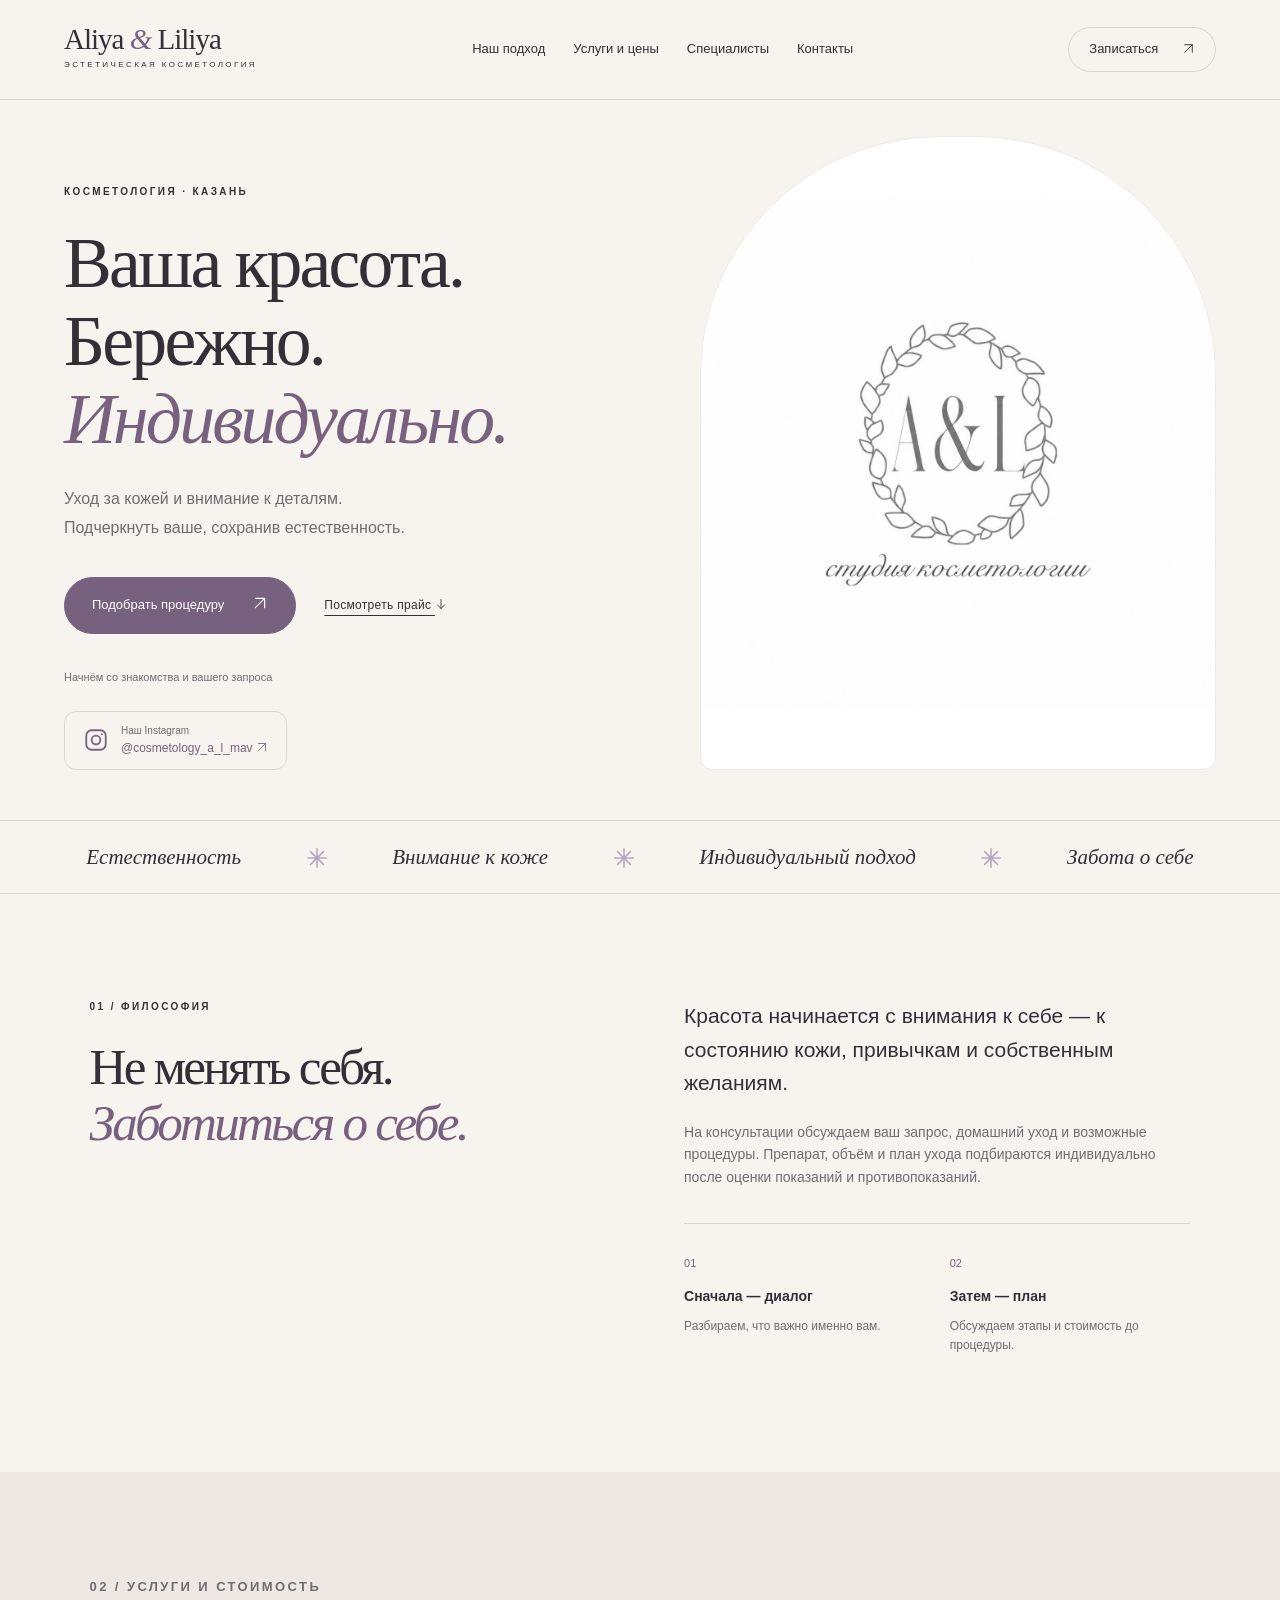
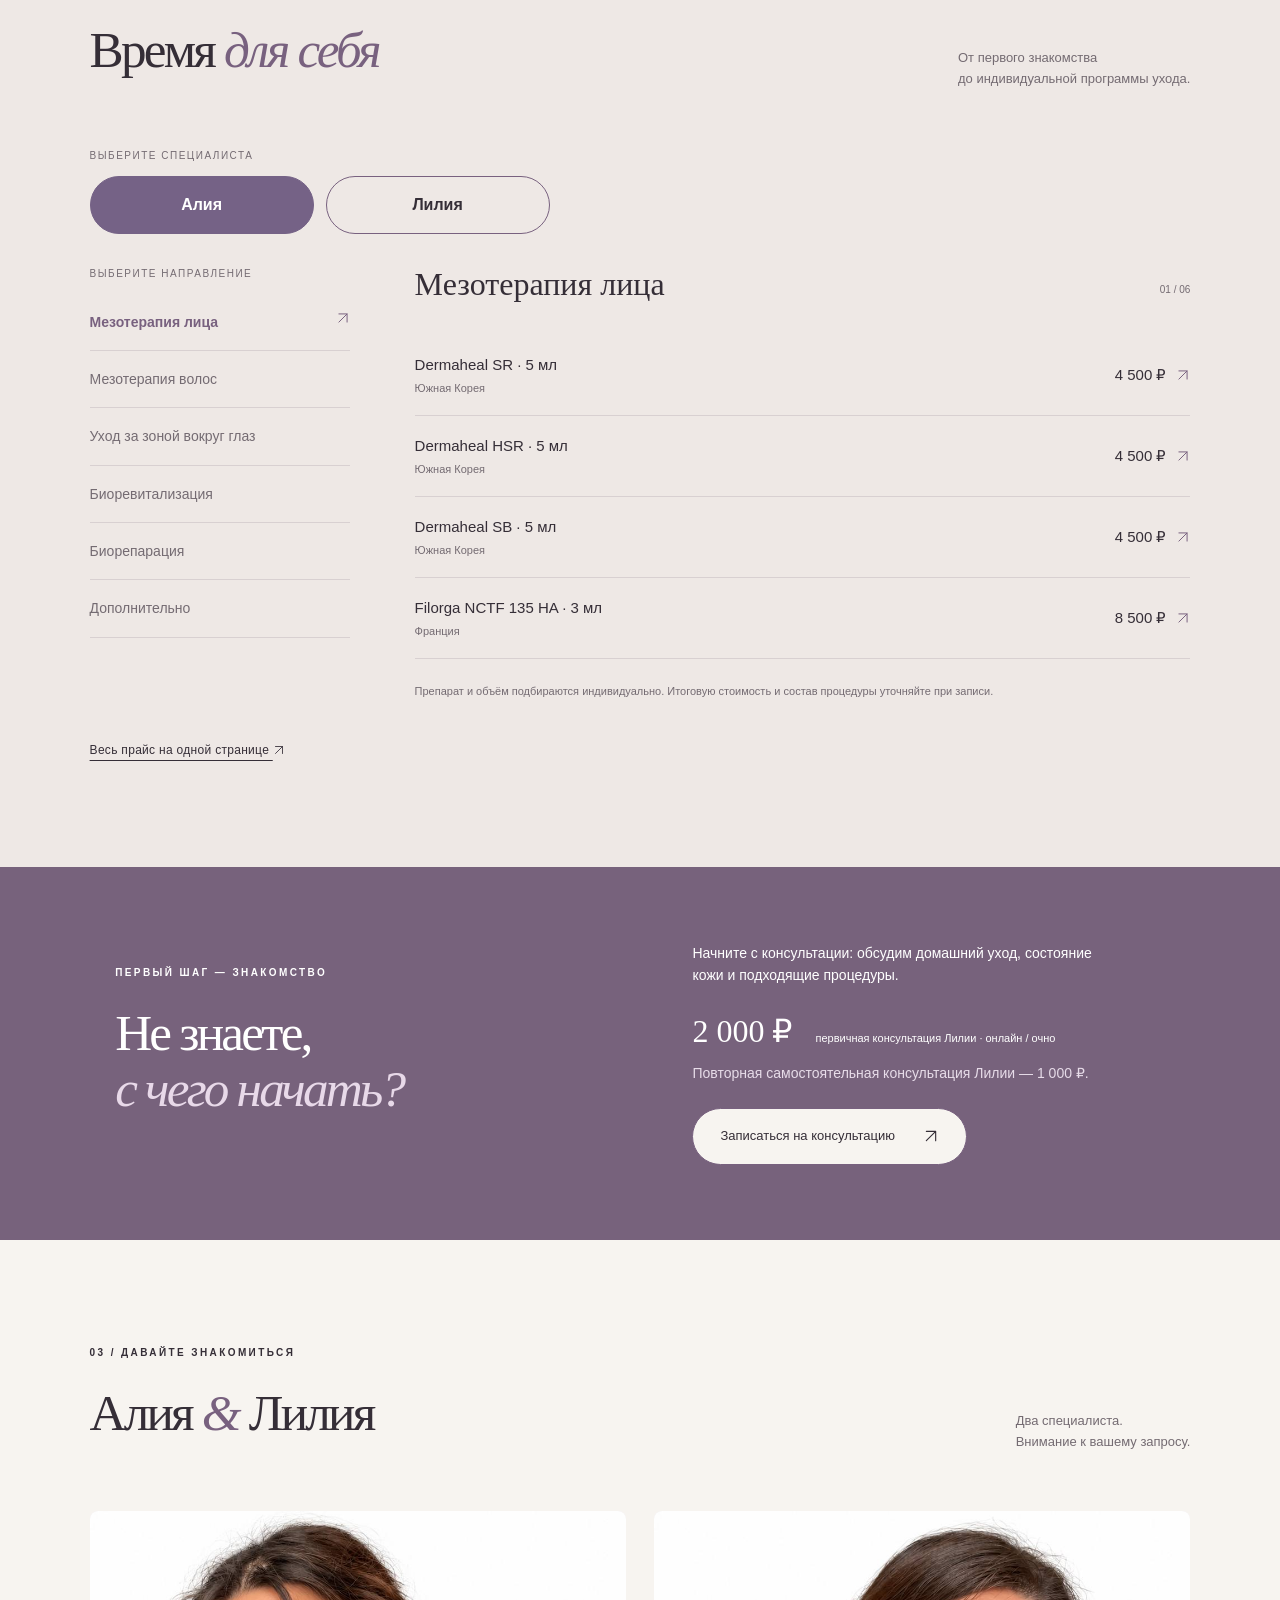
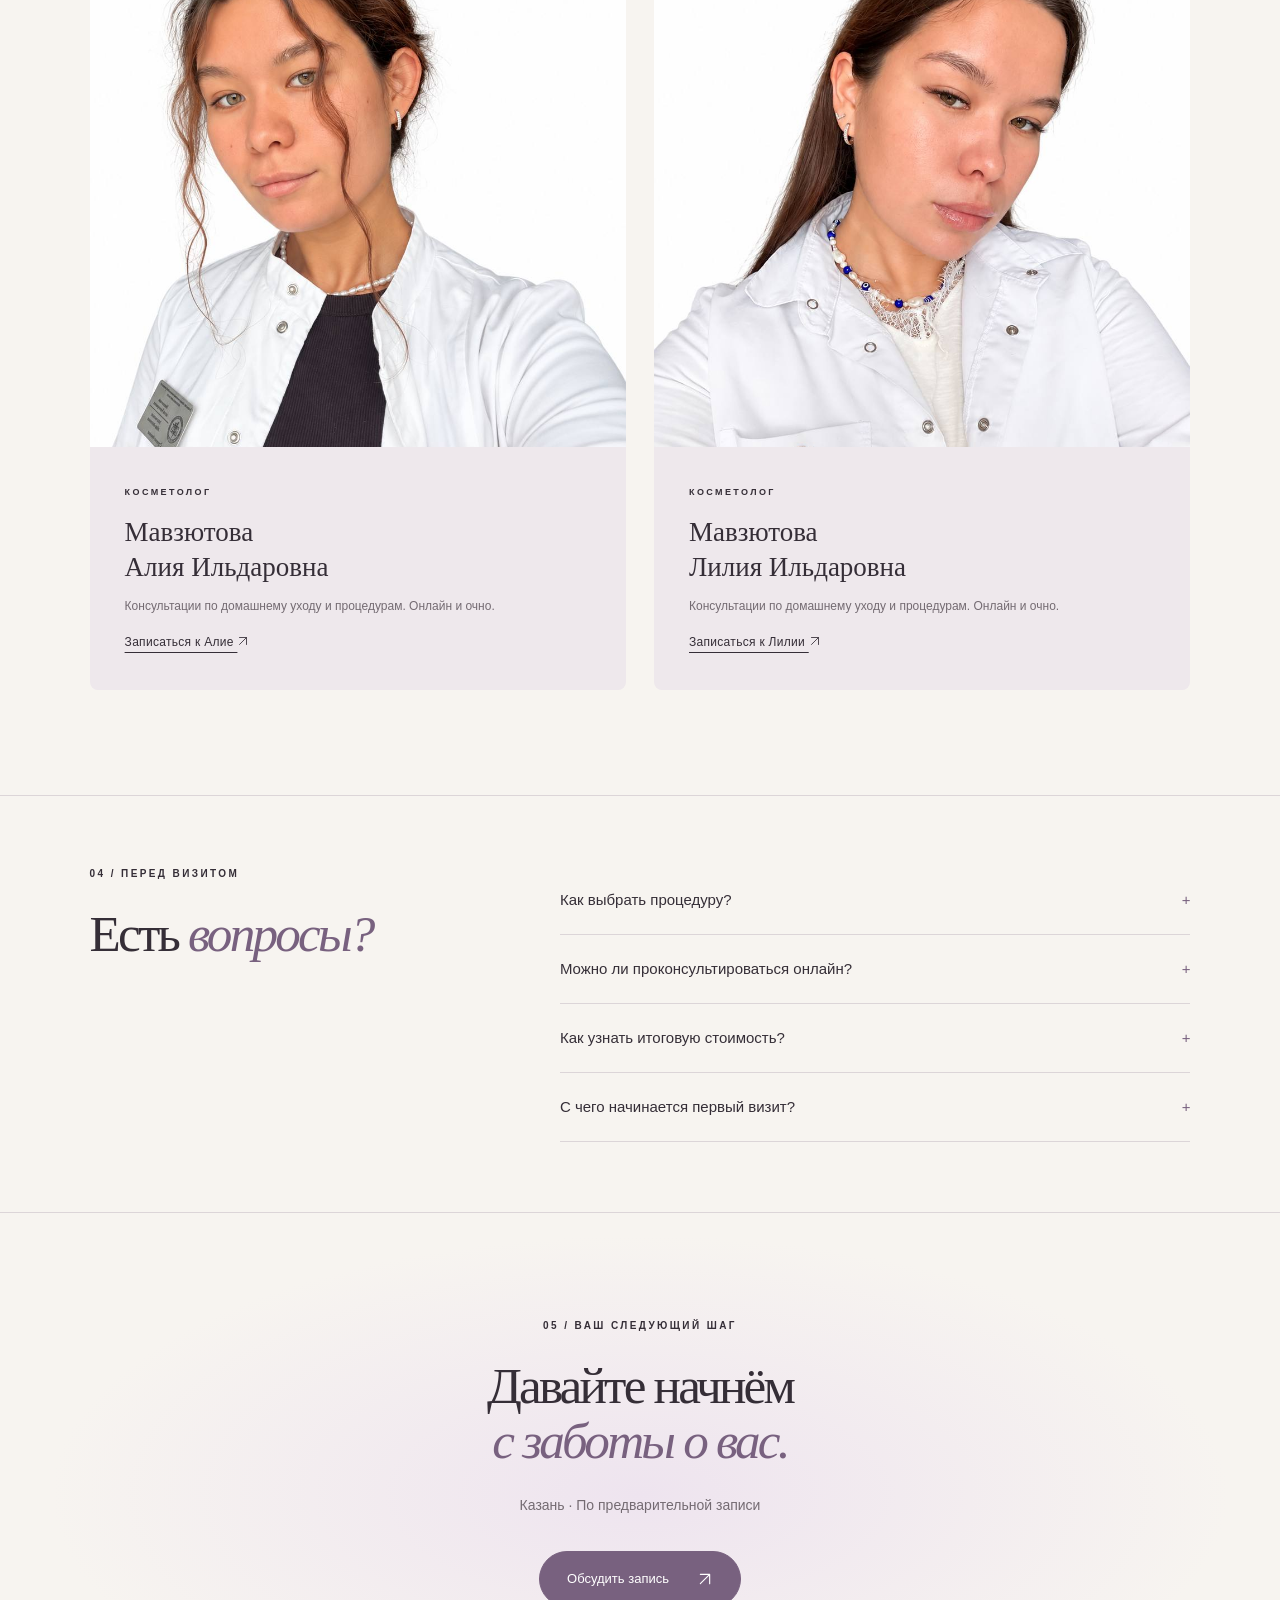
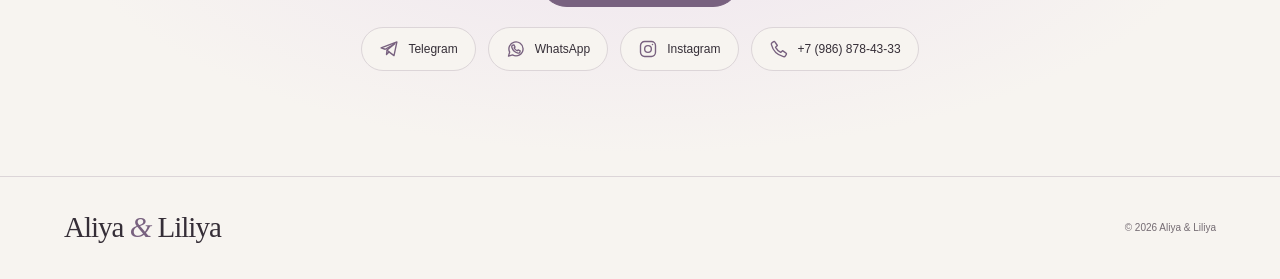
==== commit 8b3fbfc2: "update prices" ====
--- a/index.html
+++ b/index.html
@@ -4,8 +4,8 @@
 <meta charset="utf-8"><meta name="viewport" content="width=device-width,initial-scale=1">
 <meta name="theme-color" content="#f5f1ed"><meta name="description" content="Aliya & Liliya — косметология в Казани. Консультации, уходовые процедуры, мезотерапия, биоревитализация и контурная пластика губ. Услуги и цены.">
 <title>Aliya & Liliya — косметология в Казани</title>
-<link rel="icon" href="assets/favicon.svg" type="image/svg+xml"><link rel="stylesheet" href="style.css?v=7">
-<script defer src="config.js?v=7"></script><script defer src="catalog.js"></script><script defer src="app.js?v=7"></script>
+<link rel="icon" href="assets/favicon.svg" type="image/svg+xml"><link rel="stylesheet" href="style.css?v=8">
+<script defer src="config.js?v=8"></script><script defer src="catalog.js?v=8"></script><script defer src="app.js?v=8"></script>
 </head>
 <body>
 <a class="skip" href="#services">Перейти к услугам</a>
@@ -14,10 +14,10 @@
 <section class="hero" id="home"><div class="hero-copy"><p class="eyebrow">КОСМЕТОЛОГИЯ · КАЗАНЬ</p><h1>Ваша красота.<br>Бережно.<br><em>Индивидуально.</em></h1><p class="intro">Уход за кожей и внимание к деталям.<br>Подчеркнуть ваше, сохранив естественность.</p><div class="actions"><button class="button" data-book>Подобрать процедуру <span><svg class="ui-icon" viewBox="0 0 24 24" fill="none" stroke="currentColor" stroke-width="1.7" stroke-linecap="round" stroke-linejoin="round" aria-hidden="true" focusable="false"><path d="M5 19 19 5M5 5h14v14"/></svg></span></button><a class="text-link" href="#services">Посмотреть прайс <svg class="ui-icon" viewBox="0 0 24 24" fill="none" stroke="currentColor" stroke-width="1.7" stroke-linecap="round" stroke-linejoin="round" aria-hidden="true" focusable="false"><path d="M12 3v18m-7-7 7 7 7-7"/></svg></a></div><p class="hero-note">Начнём со знакомства и вашего запроса</p><a class="instagram-link" href="https://www.instagram.com/cosmetology_a_l_mav/" target="_blank" rel="noopener noreferrer"><img class="contact-icon hero-social-icon" src="assets/icon-instagram.svg" width="26" height="26" alt="" aria-hidden="true"><span>Наш Instagram<strong>@cosmetology_a_l_mav <svg class="ui-icon" viewBox="0 0 24 24" fill="none" stroke="currentColor" stroke-width="1.7" stroke-linecap="round" stroke-linejoin="round" aria-hidden="true" focusable="false"><path d="M5 19 19 5M5 5h14v14"/></svg></strong></span></a></div><div class="hero-art"><img class="studio-logo" src="assets/studio-logo.jpg" alt="A&amp;L — студия косметологии" width="1254" height="1254" fetchpriority="high"></div></section>
 <div class="ticker" aria-hidden="true"><span>Естественность</span><b><svg class="ui-icon" viewBox="0 0 24 24" fill="none" stroke="currentColor" stroke-width="1.7" stroke-linecap="round" stroke-linejoin="round" aria-hidden="true" focusable="false"><path d="M12 2v20M2 12h20M5 5l14 14M5 19 19 5"/></svg></b><span>Внимание к коже</span><b><svg class="ui-icon" viewBox="0 0 24 24" fill="none" stroke="currentColor" stroke-width="1.7" stroke-linecap="round" stroke-linejoin="round" aria-hidden="true" focusable="false"><path d="M12 2v20M2 12h20M5 5l14 14M5 19 19 5"/></svg></b><span>Индивидуальный подход</span><b><svg class="ui-icon" viewBox="0 0 24 24" fill="none" stroke="currentColor" stroke-width="1.7" stroke-linecap="round" stroke-linejoin="round" aria-hidden="true" focusable="false"><path d="M12 2v20M2 12h20M5 5l14 14M5 19 19 5"/></svg></b><span>Забота о себе</span></div>
 <section class="approach section" id="approach"><div><p class="eyebrow">01 / ФИЛОСОФИЯ</p><h2>Не менять себя.<br><em>Заботиться о себе.</em></h2></div><div class="approach-right"><p class="lead">Красота начинается с внимания к себе — к состоянию кожи, привычкам и собственным желаниям.</p><p>На консультации обсуждаем ваш запрос, домашний уход и возможные процедуры. Препарат, объём и план ухода подбираются индивидуально после оценки показаний и противопоказаний.</p><div class="principles"><div><span>01</span><h3>Сначала — диалог</h3><p>Разбираем, что важно именно вам.</p></div><div><span>02</span><h3>Затем — план</h3><p>Обсуждаем этапы и стоимость до процедуры.</p></div></div></div></section>
-<section class="price-section section" id="services"><div class="section-heading"><div><p class="eyebrow">02 / УСЛУГИ И СТОИМОСТЬ</p><h2>Время <em>для себя</em></h2></div><p>От первого знакомства<br>до индивидуальной программы ухода.</p></div><div class="price-layout"><div class="category-picker"><p class="category-hint">Выберите направление</p><div class="categories" role="group" aria-label="Категории услуг"></div></div><div class="price-content"><div class="price-head"><h3 id="category-title"></h3><span id="category-count"></span></div><p id="category-description"></p><div id="price-list" aria-live="polite"></div><p class="price-note">Препарат и объём подбираются индивидуально. Итоговую стоимость и состав процедуры уточняйте при записи.</p></div></div><noscript><p>Для просмотра интерактивного прайса включите JavaScript. Полный прайс доступен в <a href="price.html">текстовой версии</a>.</p></noscript><a class="text-link full-price" href="price.html">Весь прайс на одной странице <svg class="ui-icon" viewBox="0 0 24 24" fill="none" stroke="currentColor" stroke-width="1.7" stroke-linecap="round" stroke-linejoin="round" aria-hidden="true" focusable="false"><path d="M5 19 19 5M5 5h14v14"/></svg></a></section>
-<section class="consultation"><div><p class="eyebrow">ПЕРВЫЙ ШАГ — ЗНАКОМСТВО</p><h2>Не знаете,<br><em>с чего начать?</em></h2></div><div><p>Начните с консультации: обсудим домашний уход, состояние кожи и подходящие процедуры.</p><div class="consult-price">2 000 ₽ <span>онлайн / офлайн</span></div><p class="consult-note">При записи на процедуру консультация бесплатна.</p><button class="button light" data-book="Консультация">Записаться на консультацию <svg class="ui-icon" viewBox="0 0 24 24" fill="none" stroke="currentColor" stroke-width="1.7" stroke-linecap="round" stroke-linejoin="round" aria-hidden="true" focusable="false"><path d="M5 19 19 5M5 5h14v14"/></svg></button></div></section>
+<section class="price-section section" id="services"><div class="section-heading"><div><p class="eyebrow">02 / УСЛУГИ И СТОИМОСТЬ</p><h2>Время <em>для себя</em></h2></div><p>От первого знакомства<br>до индивидуальной программы ухода.</p></div><p class="category-hint">Выберите специалиста</p><div class="specialist-picker" role="group" aria-label="Специалист"></div><div class="price-layout"><div class="category-picker"><p class="category-hint">Выберите направление</p><div class="categories" role="group" aria-label="Категории услуг"></div></div><div class="price-content"><div class="price-head"><h3 id="category-title"></h3><span id="category-count"></span></div><p id="category-description"></p><div id="price-list" aria-live="polite"></div><p class="price-note">Препарат и объём подбираются индивидуально. Итоговую стоимость и состав процедуры уточняйте при записи.</p></div></div><noscript><p>Для просмотра интерактивного прайса включите JavaScript. Полный прайс доступен в <a href="price.html">текстовой версии</a>.</p></noscript><a class="text-link full-price" href="price.html">Весь прайс на одной странице <svg class="ui-icon" viewBox="0 0 24 24" fill="none" stroke="currentColor" stroke-width="1.7" stroke-linecap="round" stroke-linejoin="round" aria-hidden="true" focusable="false"><path d="M5 19 19 5M5 5h14v14"/></svg></a></section>
+<section class="consultation"><div><p class="eyebrow">ПЕРВЫЙ ШАГ — ЗНАКОМСТВО</p><h2>Не знаете,<br><em>с чего начать?</em></h2></div><div><p>Начните с консультации: обсудим домашний уход, состояние кожи и подходящие процедуры.</p><div class="consult-price">2 000 ₽ <span>первичная консультация Лилии · онлайн / очно</span></div><p class="consult-note">Повторная самостоятельная консультация Лилии — 1 000 ₽.</p><button class="button light" data-book="Первичная консультация — Лилия Ильдаровна">Записаться на консультацию <svg class="ui-icon" viewBox="0 0 24 24" fill="none" stroke="currentColor" stroke-width="1.7" stroke-linecap="round" stroke-linejoin="round" aria-hidden="true" focusable="false"><path d="M5 19 19 5M5 5h14v14"/></svg></button></div></section>
 <section class="section" id="specialists"><p class="eyebrow">03 / ДАВАЙТЕ ЗНАКОМИТЬСЯ</p><div class="section-heading"><h2>Алия <em>&</em> Лилия</h2><p>Два специалиста.<br>Внимание к вашему запросу.</p></div><div class="team"><article><img class="specialist-photo photo-aliya" src="assets/aliya-white.jpg" alt="Алия Ильдаровна" width="960" height="1280" loading="lazy"><div><span class="eyebrow">КОСМЕТОЛОГ</span><h3>Мавзютова<br>Алия Ильдаровна</h3><p>Консультации по домашнему уходу и процедурам. Онлайн и очно.</p><button class="text-link" data-book="Консультация — Алия Ильдаровна">Записаться к Алие <svg class="ui-icon" viewBox="0 0 24 24" fill="none" stroke="currentColor" stroke-width="1.7" stroke-linecap="round" stroke-linejoin="round" aria-hidden="true" focusable="false"><path d="M5 19 19 5M5 5h14v14"/></svg></button></div></article><article><img class="specialist-photo photo-liliya" src="assets/liliya-white.jpg" alt="Лилия Ильдаровна" width="960" height="1280" loading="lazy"><div><span class="eyebrow">КОСМЕТОЛОГ</span><h3>Мавзютова<br>Лилия Ильдаровна</h3><p>Консультации по домашнему уходу и процедурам. Онлайн и очно.</p><button class="text-link" data-book="Консультация — Лилия Ильдаровна">Записаться к Лилии <svg class="ui-icon" viewBox="0 0 24 24" fill="none" stroke="currentColor" stroke-width="1.7" stroke-linecap="round" stroke-linejoin="round" aria-hidden="true" focusable="false"><path d="M5 19 19 5M5 5h14v14"/></svg></button></div></article></div></section>
-<section class="faq section"><div><p class="eyebrow">04 / ПЕРЕД ВИЗИТОМ</p><h2>Есть <em>вопросы?</em></h2></div><div><details><summary>Как выбрать процедуру?<span>+</span></summary><p>Если пока не определились, выберите консультацию. Сначала обсудим ваш запрос и уход, затем возможный план процедур.</p></details><details><summary>Можно ли проконсультироваться онлайн?<span>+</span></summary><p>Да. В прайсе предусмотрены онлайн- и офлайн-консультации по домашнему уходу и процедурам. Необходимость очного осмотра обсуждается индивидуально.</p></details><details><summary>Как узнать итоговую стоимость?<span>+</span></summary><p>В прайсе указаны цены услуг и объёмы там, где они предусмотрены. Стоимость пилингов начинается от 2 000 ₽. Перед записью уточните состав выбранной процедуры и необходимость дополнительных услуг.</p></details><details><summary>С чего начинается первый визит?<span>+</span></summary><p>Со знакомства и обсуждения вашего запроса. Сообщите специалисту о заболеваниях, принимаемых препаратах, аллергиях и ранее проведённых процедурах.</p></details></div></section>
+<section class="faq section"><div><p class="eyebrow">04 / ПЕРЕД ВИЗИТОМ</p><h2>Есть <em>вопросы?</em></h2></div><div><details><summary>Как выбрать процедуру?<span>+</span></summary><p>Если пока не определились, выберите консультацию. Сначала обсудим ваш запрос и уход, затем возможный план процедур.</p></details><details><summary>Можно ли проконсультироваться онлайн?<span>+</span></summary><p>Да. В прайсе предусмотрены онлайн- и офлайн-консультации по домашнему уходу и процедурам. Необходимость очного осмотра обсуждается индивидуально.</p></details><details><summary>Как узнать итоговую стоимость?<span>+</span></summary><p>В прайсе указаны цены услуг и объёмы там, где они предусмотрены. Стоимость поверхностного химического пилинга у Лилии — от 3 000 ₽. Перед записью уточните состав выбранной процедуры и необходимость дополнительных услуг.</p></details><details><summary>С чего начинается первый визит?<span>+</span></summary><p>Со знакомства и обсуждения вашего запроса. Сообщите специалисту о заболеваниях, принимаемых препаратах, аллергиях и ранее проведённых процедурах.</p></details></div></section>
 <section class="contacts section" id="contacts"><p class="eyebrow">05 / ВАШ СЛЕДУЮЩИЙ ШАГ</p><h2>Давайте начнём<br><em>с заботы о вас.</em></h2><p id="location">Казань · по предварительной записи</p><div class="actions"><button class="button" data-book>Обсудить запись <svg class="ui-icon" viewBox="0 0 24 24" fill="none" stroke="currentColor" stroke-width="1.7" stroke-linecap="round" stroke-linejoin="round" aria-hidden="true" focusable="false"><path d="M5 19 19 5M5 5h14v14"/></svg></button><div id="contact-links"></div></div></section>
 </main><footer><a class="brand" href="#home">Aliya <i>&</i> Liliya</a><span>© <span id="year">2026</span> Aliya & Liliya</span></footer>
 <dialog id="booking"><button class="close" aria-label="Закрыть">×</button><p class="eyebrow">ЗАПИСЬ НА КОНСУЛЬТАЦИЮ И ПРОЦЕДУРЫ</p><h2>Начнём <em>с диалога</em></h2><p id="booking-help"></p><label for="message">Сообщение для записи</label><textarea id="message" rows="4"></textarea><div id="booking-links"></div><button class="button" id="copy">Скопировать сообщение</button><p id="copy-status" role="status"></p><p class="dialog-note">Запись считается подтверждённой после согласования со специалистом.</p></dialog>
--- a/style.css
+++ b/style.css
@@ -72,3 +72,13 @@
  header .brand span{font-size:6px;letter-spacing:1.6px}
  .small-btn{flex-shrink:0}
 }
+
+/* Specialist-specific price lists */
+.specialist-picker{display:grid;grid-template-columns:repeat(2,minmax(0,1fr));gap:12px;max-width:460px;margin:12px 0 32px}
+.specialist-picker button{font:inherit;font-weight:600;border:1px solid var(--purple,#786a91);border-radius:30px;padding:15px 24px;background:transparent;color:var(--ink,#292632);cursor:pointer}
+.specialist-picker button[aria-pressed="true"]{background:#756286;color:white;border-color:#756286}
+.specialist-picker button:focus-visible{outline:2px solid #756286;outline-offset:4px}
+.price-row small{line-height:1.55;display:block;max-width:620px}
+.price-row>button{max-width:210px;white-space:normal;text-align:right;flex-shrink:0}
+.price-document section{margin-top:40px}.price-document h2{margin-top:60px}.price-document h3{font-size:24px}
+@media(max-width:720px){.specialist-picker{max-width:none}.price-row>button{max-width:145px}.price-document .price-row{align-items:flex-start}.price-document .price-row strong{max-width:145px;text-align:right;flex-shrink:0}}
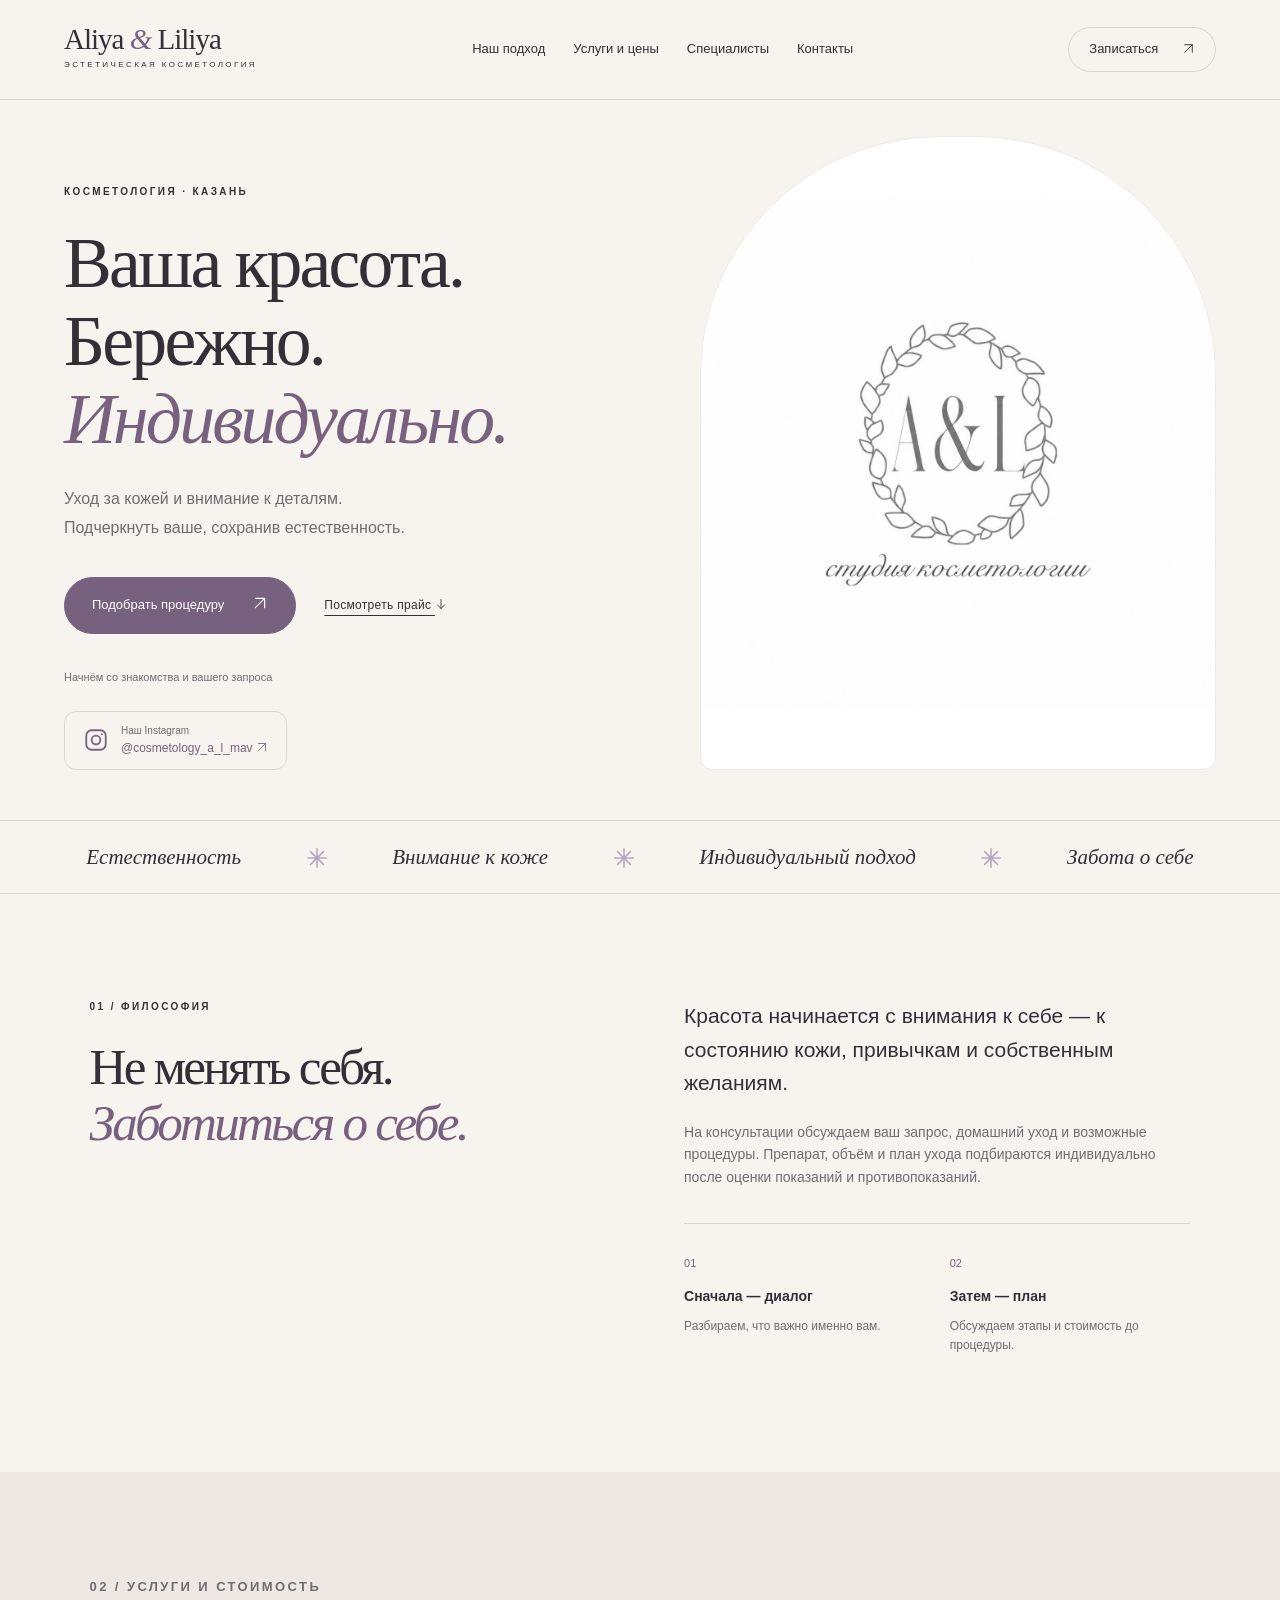
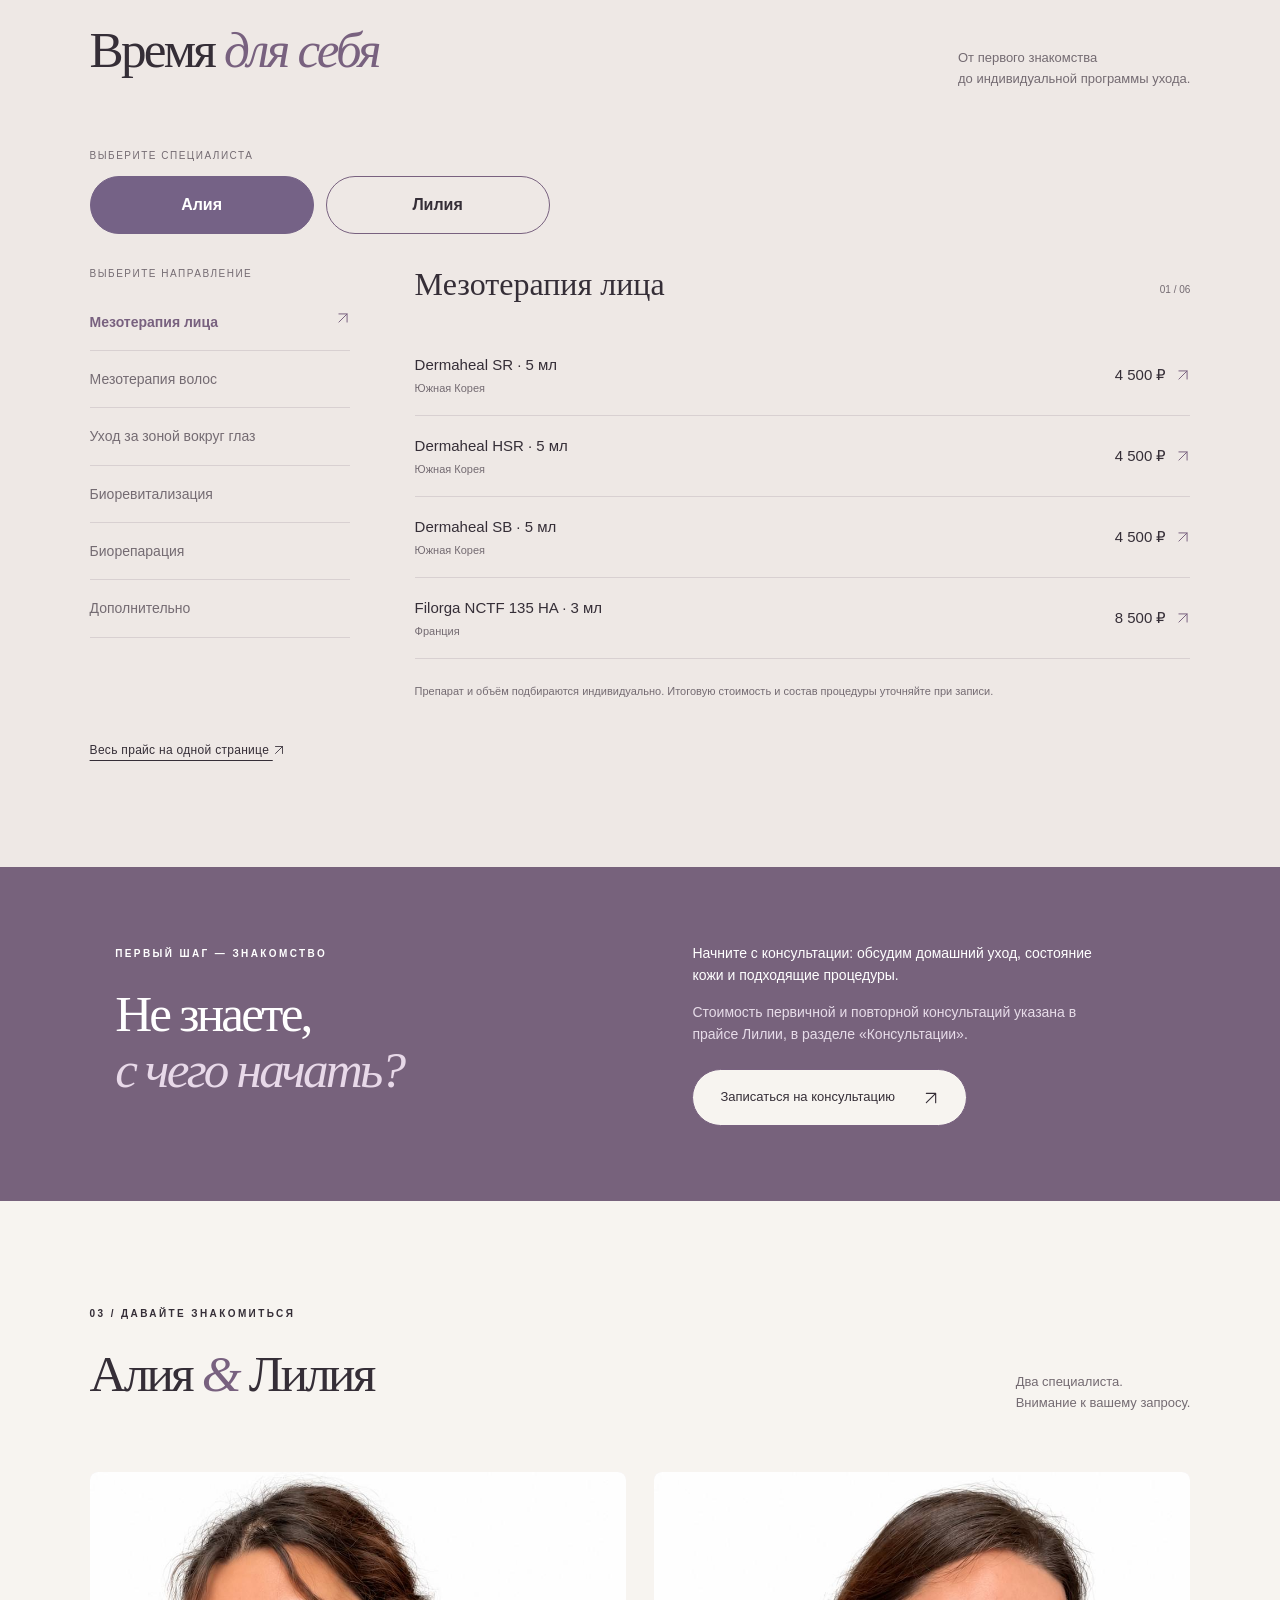
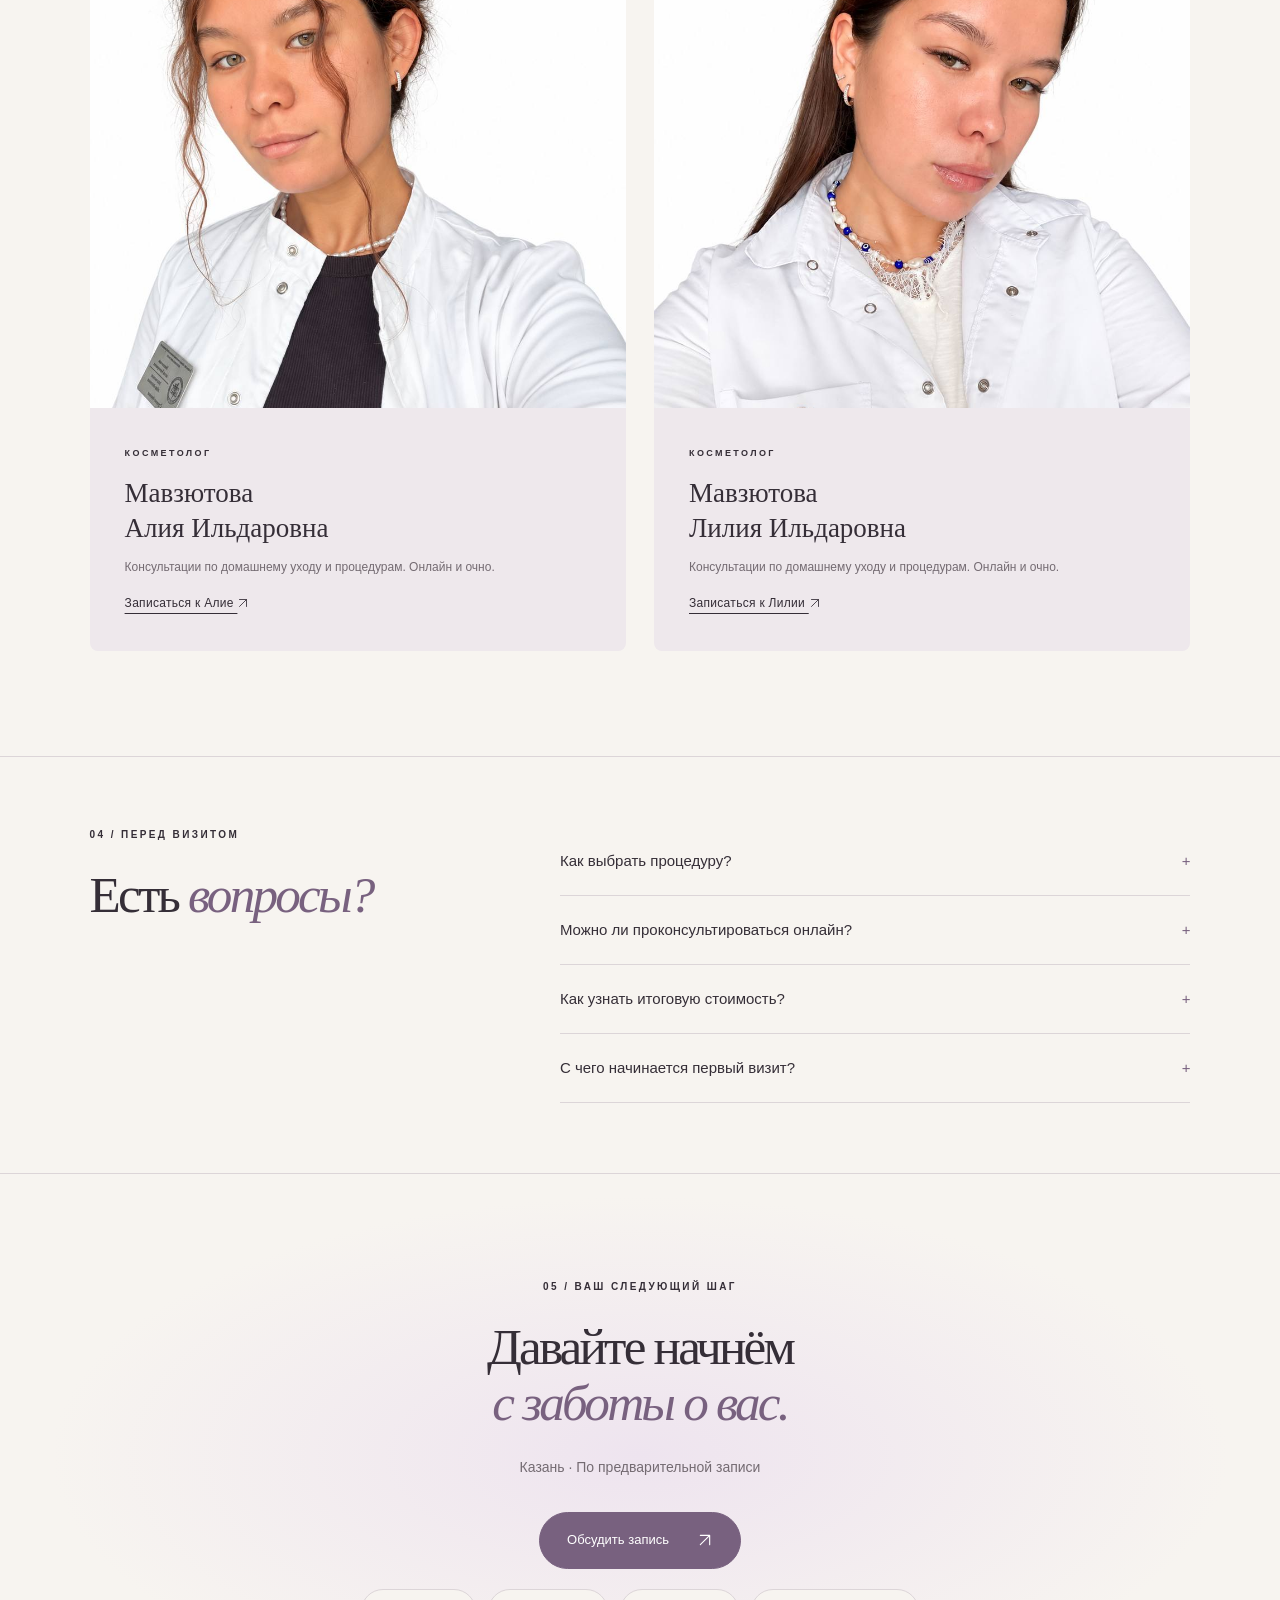
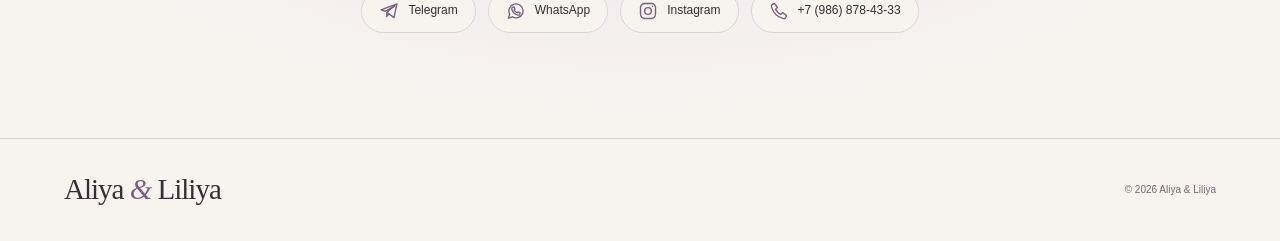
==== commit 9afd1df8: "fix prices" ====
--- a/index.html
+++ b/index.html
@@ -4,8 +4,8 @@
 <meta charset="utf-8"><meta name="viewport" content="width=device-width,initial-scale=1">
 <meta name="theme-color" content="#f5f1ed"><meta name="description" content="Aliya & Liliya — косметология в Казани. Консультации, уходовые процедуры, мезотерапия, биоревитализация и контурная пластика губ. Услуги и цены.">
 <title>Aliya & Liliya — косметология в Казани</title>
-<link rel="icon" href="assets/favicon.svg" type="image/svg+xml"><link rel="stylesheet" href="style.css?v=8">
-<script defer src="config.js?v=8"></script><script defer src="catalog.js?v=8"></script><script defer src="app.js?v=8"></script>
+<link rel="icon" href="assets/favicon.svg" type="image/svg+xml"><link rel="stylesheet" href="style.css?v=9">
+<script defer src="config.js?v=9"></script><script defer src="catalog.js?v=9"></script><script defer src="app.js?v=9"></script>
 </head>
 <body>
 <a class="skip" href="#services">Перейти к услугам</a>
@@ -14,10 +14,10 @@
 <section class="hero" id="home"><div class="hero-copy"><p class="eyebrow">КОСМЕТОЛОГИЯ · КАЗАНЬ</p><h1>Ваша красота.<br>Бережно.<br><em>Индивидуально.</em></h1><p class="intro">Уход за кожей и внимание к деталям.<br>Подчеркнуть ваше, сохранив естественность.</p><div class="actions"><button class="button" data-book>Подобрать процедуру <span><svg class="ui-icon" viewBox="0 0 24 24" fill="none" stroke="currentColor" stroke-width="1.7" stroke-linecap="round" stroke-linejoin="round" aria-hidden="true" focusable="false"><path d="M5 19 19 5M5 5h14v14"/></svg></span></button><a class="text-link" href="#services">Посмотреть прайс <svg class="ui-icon" viewBox="0 0 24 24" fill="none" stroke="currentColor" stroke-width="1.7" stroke-linecap="round" stroke-linejoin="round" aria-hidden="true" focusable="false"><path d="M12 3v18m-7-7 7 7 7-7"/></svg></a></div><p class="hero-note">Начнём со знакомства и вашего запроса</p><a class="instagram-link" href="https://www.instagram.com/cosmetology_a_l_mav/" target="_blank" rel="noopener noreferrer"><img class="contact-icon hero-social-icon" src="assets/icon-instagram.svg" width="26" height="26" alt="" aria-hidden="true"><span>Наш Instagram<strong>@cosmetology_a_l_mav <svg class="ui-icon" viewBox="0 0 24 24" fill="none" stroke="currentColor" stroke-width="1.7" stroke-linecap="round" stroke-linejoin="round" aria-hidden="true" focusable="false"><path d="M5 19 19 5M5 5h14v14"/></svg></strong></span></a></div><div class="hero-art"><img class="studio-logo" src="assets/studio-logo.jpg" alt="A&amp;L — студия косметологии" width="1254" height="1254" fetchpriority="high"></div></section>
 <div class="ticker" aria-hidden="true"><span>Естественность</span><b><svg class="ui-icon" viewBox="0 0 24 24" fill="none" stroke="currentColor" stroke-width="1.7" stroke-linecap="round" stroke-linejoin="round" aria-hidden="true" focusable="false"><path d="M12 2v20M2 12h20M5 5l14 14M5 19 19 5"/></svg></b><span>Внимание к коже</span><b><svg class="ui-icon" viewBox="0 0 24 24" fill="none" stroke="currentColor" stroke-width="1.7" stroke-linecap="round" stroke-linejoin="round" aria-hidden="true" focusable="false"><path d="M12 2v20M2 12h20M5 5l14 14M5 19 19 5"/></svg></b><span>Индивидуальный подход</span><b><svg class="ui-icon" viewBox="0 0 24 24" fill="none" stroke="currentColor" stroke-width="1.7" stroke-linecap="round" stroke-linejoin="round" aria-hidden="true" focusable="false"><path d="M12 2v20M2 12h20M5 5l14 14M5 19 19 5"/></svg></b><span>Забота о себе</span></div>
 <section class="approach section" id="approach"><div><p class="eyebrow">01 / ФИЛОСОФИЯ</p><h2>Не менять себя.<br><em>Заботиться о себе.</em></h2></div><div class="approach-right"><p class="lead">Красота начинается с внимания к себе — к состоянию кожи, привычкам и собственным желаниям.</p><p>На консультации обсуждаем ваш запрос, домашний уход и возможные процедуры. Препарат, объём и план ухода подбираются индивидуально после оценки показаний и противопоказаний.</p><div class="principles"><div><span>01</span><h3>Сначала — диалог</h3><p>Разбираем, что важно именно вам.</p></div><div><span>02</span><h3>Затем — план</h3><p>Обсуждаем этапы и стоимость до процедуры.</p></div></div></div></section>
-<section class="price-section section" id="services"><div class="section-heading"><div><p class="eyebrow">02 / УСЛУГИ И СТОИМОСТЬ</p><h2>Время <em>для себя</em></h2></div><p>От первого знакомства<br>до индивидуальной программы ухода.</p></div><p class="category-hint">Выберите специалиста</p><div class="specialist-picker" role="group" aria-label="Специалист"></div><div class="price-layout"><div class="category-picker"><p class="category-hint">Выберите направление</p><div class="categories" role="group" aria-label="Категории услуг"></div></div><div class="price-content"><div class="price-head"><h3 id="category-title"></h3><span id="category-count"></span></div><p id="category-description"></p><div id="price-list" aria-live="polite"></div><p class="price-note">Препарат и объём подбираются индивидуально. Итоговую стоимость и состав процедуры уточняйте при записи.</p></div></div><noscript><p>Для просмотра интерактивного прайса включите JavaScript. Полный прайс доступен в <a href="price.html">текстовой версии</a>.</p></noscript><a class="text-link full-price" href="price.html">Весь прайс на одной странице <svg class="ui-icon" viewBox="0 0 24 24" fill="none" stroke="currentColor" stroke-width="1.7" stroke-linecap="round" stroke-linejoin="round" aria-hidden="true" focusable="false"><path d="M5 19 19 5M5 5h14v14"/></svg></a></section>
-<section class="consultation"><div><p class="eyebrow">ПЕРВЫЙ ШАГ — ЗНАКОМСТВО</p><h2>Не знаете,<br><em>с чего начать?</em></h2></div><div><p>Начните с консультации: обсудим домашний уход, состояние кожи и подходящие процедуры.</p><div class="consult-price">2 000 ₽ <span>первичная консультация Лилии · онлайн / очно</span></div><p class="consult-note">Повторная самостоятельная консультация Лилии — 1 000 ₽.</p><button class="button light" data-book="Первичная консультация — Лилия Ильдаровна">Записаться на консультацию <svg class="ui-icon" viewBox="0 0 24 24" fill="none" stroke="currentColor" stroke-width="1.7" stroke-linecap="round" stroke-linejoin="round" aria-hidden="true" focusable="false"><path d="M5 19 19 5M5 5h14v14"/></svg></button></div></section>
+<section class="price-section section" id="services"><div class="section-heading"><div><p class="eyebrow">02 / УСЛУГИ И СТОИМОСТЬ</p><h2>Время <em>для себя</em></h2></div><p>От первого знакомства<br>до индивидуальной программы ухода.</p></div><p class="category-hint">Выберите специалиста</p><div class="specialist-picker" role="group" aria-label="Специалист"></div><div class="price-layout"><div class="category-picker"><p class="category-hint">Выберите направление</p><div class="categories" role="group" aria-label="Категории услуг"></div></div><div class="price-content"><div class="price-head"><h3 id="category-title"></h3><span id="category-count"></span></div><p id="category-description"></p><div id="price-list" aria-live="polite"></div><p class="price-note">Препарат и объём подбираются индивидуально. Итоговую стоимость и состав процедуры уточняйте при записи.</p></div></div><noscript><p>Для просмотра интерактивного прайса включите JavaScript. Для полной страницы прайса также нужен JavaScript.</p></noscript><a class="text-link full-price" href="price.html">Весь прайс на одной странице <svg class="ui-icon" viewBox="0 0 24 24" fill="none" stroke="currentColor" stroke-width="1.7" stroke-linecap="round" stroke-linejoin="round" aria-hidden="true" focusable="false"><path d="M5 19 19 5M5 5h14v14"/></svg></a></section>
+<section class="consultation"><div><p class="eyebrow">ПЕРВЫЙ ШАГ — ЗНАКОМСТВО</p><h2>Не знаете,<br><em>с чего начать?</em></h2></div><div><p>Начните с консультации: обсудим домашний уход, состояние кожи и подходящие процедуры.</p><p class="consult-note">Стоимость первичной и повторной консультаций указана в прайсе Лилии, в разделе «Консультации».</p><button class="button light" data-book="Первичная консультация — Лилия Ильдаровна">Записаться на консультацию <svg class="ui-icon" viewBox="0 0 24 24" fill="none" stroke="currentColor" stroke-width="1.7" stroke-linecap="round" stroke-linejoin="round" aria-hidden="true" focusable="false"><path d="M5 19 19 5M5 5h14v14"/></svg></button></div></section>
 <section class="section" id="specialists"><p class="eyebrow">03 / ДАВАЙТЕ ЗНАКОМИТЬСЯ</p><div class="section-heading"><h2>Алия <em>&</em> Лилия</h2><p>Два специалиста.<br>Внимание к вашему запросу.</p></div><div class="team"><article><img class="specialist-photo photo-aliya" src="assets/aliya-white.jpg" alt="Алия Ильдаровна" width="960" height="1280" loading="lazy"><div><span class="eyebrow">КОСМЕТОЛОГ</span><h3>Мавзютова<br>Алия Ильдаровна</h3><p>Консультации по домашнему уходу и процедурам. Онлайн и очно.</p><button class="text-link" data-book="Консультация — Алия Ильдаровна">Записаться к Алие <svg class="ui-icon" viewBox="0 0 24 24" fill="none" stroke="currentColor" stroke-width="1.7" stroke-linecap="round" stroke-linejoin="round" aria-hidden="true" focusable="false"><path d="M5 19 19 5M5 5h14v14"/></svg></button></div></article><article><img class="specialist-photo photo-liliya" src="assets/liliya-white.jpg" alt="Лилия Ильдаровна" width="960" height="1280" loading="lazy"><div><span class="eyebrow">КОСМЕТОЛОГ</span><h3>Мавзютова<br>Лилия Ильдаровна</h3><p>Консультации по домашнему уходу и процедурам. Онлайн и очно.</p><button class="text-link" data-book="Консультация — Лилия Ильдаровна">Записаться к Лилии <svg class="ui-icon" viewBox="0 0 24 24" fill="none" stroke="currentColor" stroke-width="1.7" stroke-linecap="round" stroke-linejoin="round" aria-hidden="true" focusable="false"><path d="M5 19 19 5M5 5h14v14"/></svg></button></div></article></div></section>
-<section class="faq section"><div><p class="eyebrow">04 / ПЕРЕД ВИЗИТОМ</p><h2>Есть <em>вопросы?</em></h2></div><div><details><summary>Как выбрать процедуру?<span>+</span></summary><p>Если пока не определились, выберите консультацию. Сначала обсудим ваш запрос и уход, затем возможный план процедур.</p></details><details><summary>Можно ли проконсультироваться онлайн?<span>+</span></summary><p>Да. В прайсе предусмотрены онлайн- и офлайн-консультации по домашнему уходу и процедурам. Необходимость очного осмотра обсуждается индивидуально.</p></details><details><summary>Как узнать итоговую стоимость?<span>+</span></summary><p>В прайсе указаны цены услуг и объёмы там, где они предусмотрены. Стоимость поверхностного химического пилинга у Лилии — от 3 000 ₽. Перед записью уточните состав выбранной процедуры и необходимость дополнительных услуг.</p></details><details><summary>С чего начинается первый визит?<span>+</span></summary><p>Со знакомства и обсуждения вашего запроса. Сообщите специалисту о заболеваниях, принимаемых препаратах, аллергиях и ранее проведённых процедурах.</p></details></div></section>
+<section class="faq section"><div><p class="eyebrow">04 / ПЕРЕД ВИЗИТОМ</p><h2>Есть <em>вопросы?</em></h2></div><div><details><summary>Как выбрать процедуру?<span>+</span></summary><p>Если пока не определились, выберите консультацию. Сначала обсудим ваш запрос и уход, затем возможный план процедур.</p></details><details><summary>Можно ли проконсультироваться онлайн?<span>+</span></summary><p>Да. В прайсе предусмотрены онлайн- и офлайн-консультации по домашнему уходу и процедурам. Необходимость очного осмотра обсуждается индивидуально.</p></details><details><summary>Как узнать итоговую стоимость?<span>+</span></summary><p>В прайсе указаны цены услуг и объёмы там, где они предусмотрены. Выберите мастера и нужную категорию, чтобы посмотреть актуальную стоимость. Перед записью уточните состав выбранной процедуры и необходимость дополнительных услуг.</p></details><details><summary>С чего начинается первый визит?<span>+</span></summary><p>Со знакомства и обсуждения вашего запроса. Сообщите специалисту о заболеваниях, принимаемых препаратах, аллергиях и ранее проведённых процедурах.</p></details></div></section>
 <section class="contacts section" id="contacts"><p class="eyebrow">05 / ВАШ СЛЕДУЮЩИЙ ШАГ</p><h2>Давайте начнём<br><em>с заботы о вас.</em></h2><p id="location">Казань · по предварительной записи</p><div class="actions"><button class="button" data-book>Обсудить запись <svg class="ui-icon" viewBox="0 0 24 24" fill="none" stroke="currentColor" stroke-width="1.7" stroke-linecap="round" stroke-linejoin="round" aria-hidden="true" focusable="false"><path d="M5 19 19 5M5 5h14v14"/></svg></button><div id="contact-links"></div></div></section>
 </main><footer><a class="brand" href="#home">Aliya <i>&</i> Liliya</a><span>© <span id="year">2026</span> Aliya & Liliya</span></footer>
 <dialog id="booking"><button class="close" aria-label="Закрыть">×</button><p class="eyebrow">ЗАПИСЬ НА КОНСУЛЬТАЦИЮ И ПРОЦЕДУРЫ</p><h2>Начнём <em>с диалога</em></h2><p id="booking-help"></p><label for="message">Сообщение для записи</label><textarea id="message" rows="4"></textarea><div id="booking-links"></div><button class="button" id="copy">Скопировать сообщение</button><p id="copy-status" role="status"></p><p class="dialog-note">Запись считается подтверждённой после согласования со специалистом.</p></dialog>
